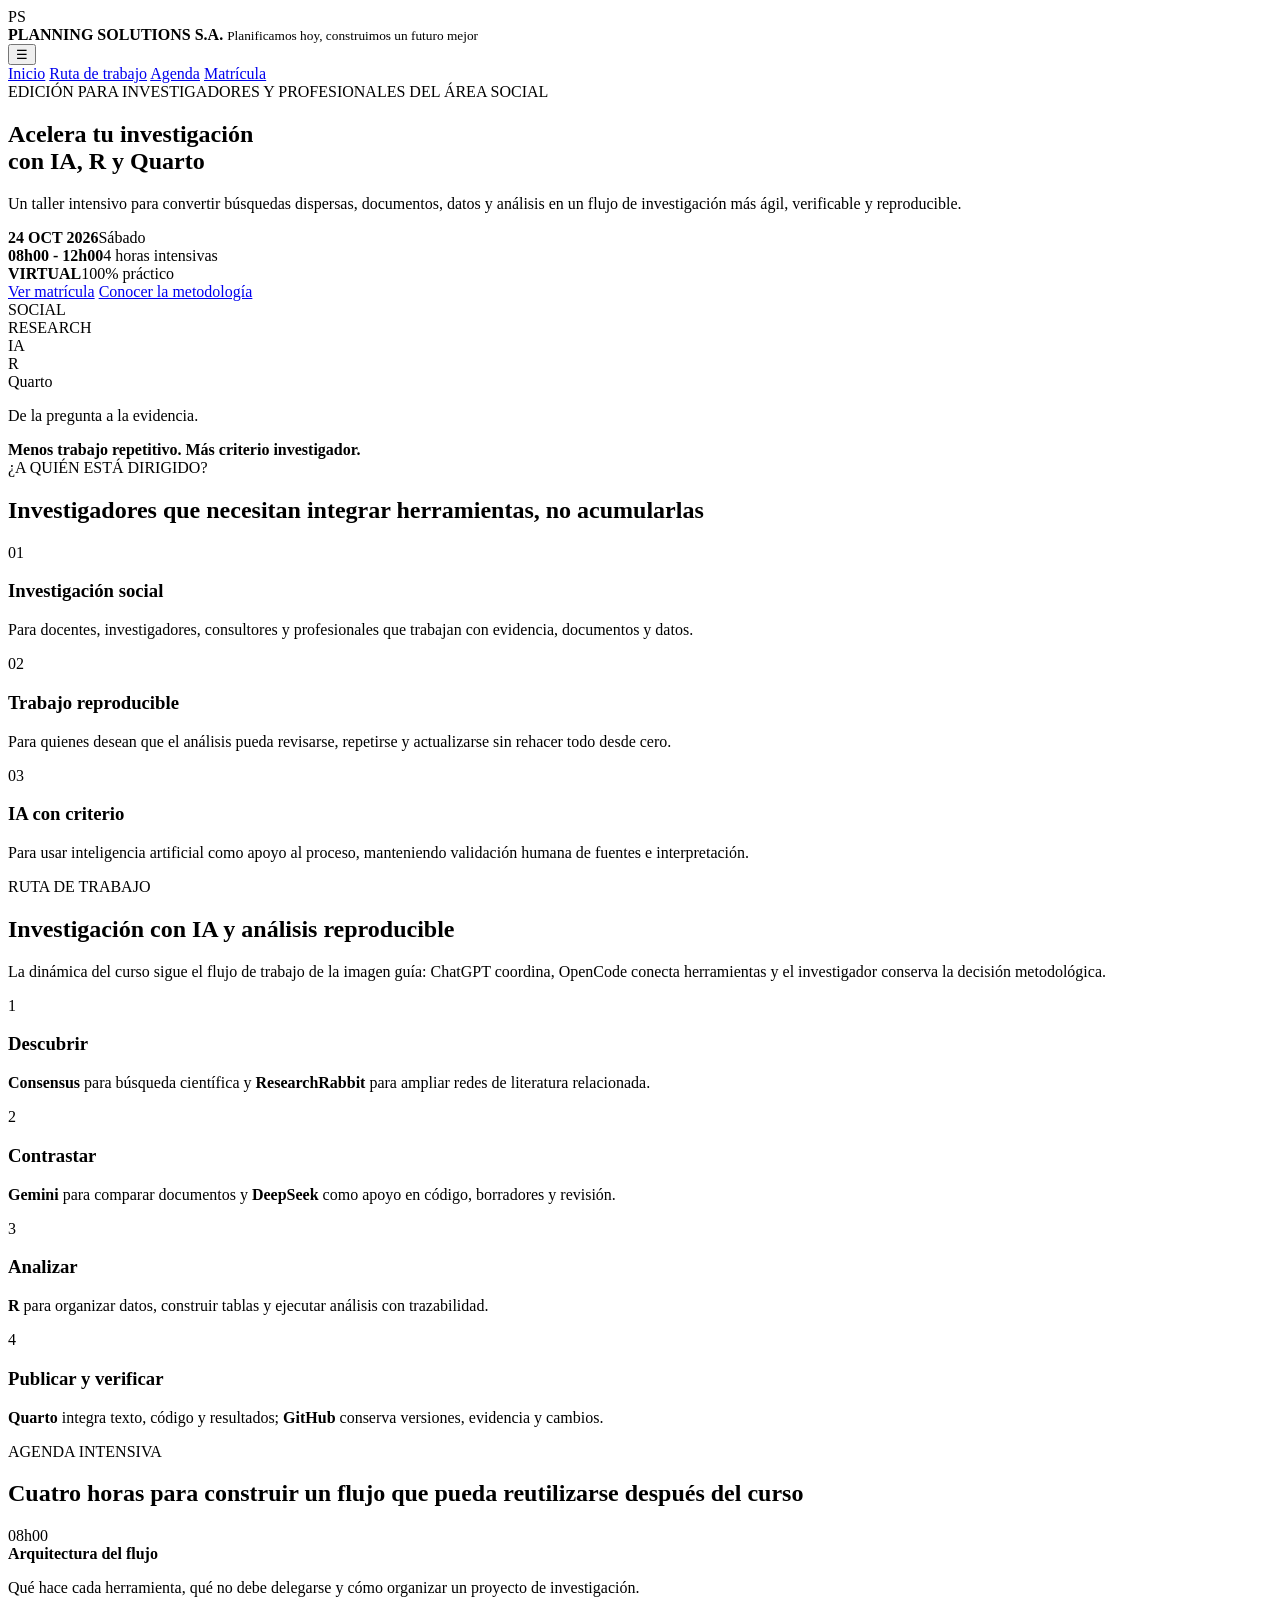
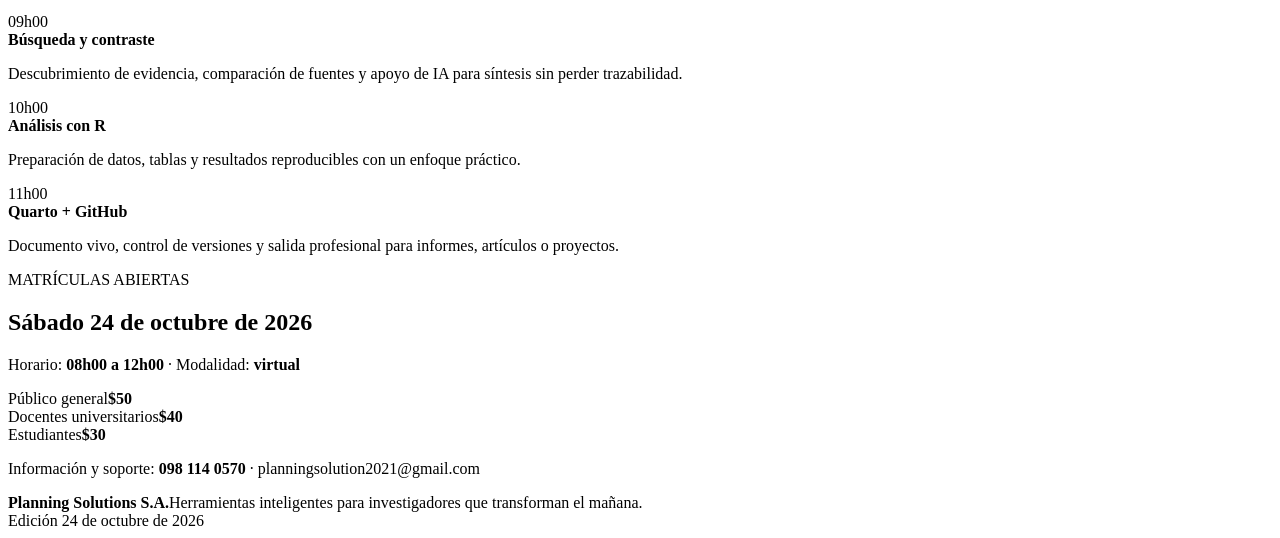
==== index.html @ e39fb9d7 "chore: añadir index.html" ====
<!doctype html>
<html lang="es">
<head>
  <meta charset="utf-8" />
  <meta name="viewport" content="width=device-width, initial-scale=1" />
  <meta name="description" content="Acelera tu investigación con IA, R y Quarto - Edición Investigadores, 24 de octubre de 2026." />
  <title>Acelera tu investigación con IA, R y Quarto | Planning Solutions</title>
  <link rel="stylesheet" href="styles.css" />
</head>
<body>
  <header class="topbar">
    <div class="brand">
      <div class="brand-mark" aria-hidden="true"><span>P</span><span>S</span></div>
      <div>
        <strong>PLANNING SOLUTIONS S.A.</strong>
        <small>Planificamos hoy, construimos un futuro mejor</small>
      </div>
    </div>
    <button class="nav-toggle" id="navToggle" aria-label="Abrir navegación">☰</button>
    <nav id="nav">
      <a href="#inicio">Inicio</a>
      <a href="#ruta">Ruta de trabajo</a>
      <a href="#agenda">Agenda</a>
      <a href="#matricula">Matrícula</a>
    </nav>
  </header>

  <main>
    <section class="hero" id="inicio">
      <div class="hero-copy">
        <span class="eyebrow">EDICIÓN PARA INVESTIGADORES Y PROFESIONALES DEL ÁREA SOCIAL</span>
        <h1>Acelera tu investigación<br><span>con IA, R y Quarto</span></h1>
        <p class="lead">Un taller intensivo para convertir búsquedas dispersas, documentos, datos y análisis en un flujo de investigación más ágil, verificable y reproducible.</p>
        <div class="hero-meta">
          <div><b>24 OCT 2026</b><span>Sábado</span></div>
          <div><b>08h00 - 12h00</b><span>4 horas intensivas</span></div>
          <div><b>VIRTUAL</b><span>100% práctico</span></div>
        </div>
        <div class="actions">
          <a class="btn primary" href="#matricula">Ver matrícula</a>
          <a class="btn secondary" href="#ruta">Conocer la metodología</a>
        </div>
      </div>
      <div class="hero-card">
        <div class="researcher-art" aria-label="Ilustración conceptual de investigación social con inteligencia artificial">
          <div class="rings"></div>
          <div class="avatar">SOCIAL<br>RESEARCH</div>
          <div class="tag t1">IA</div><div class="tag t2">R</div><div class="tag t3">Quarto</div>
        </div>
        <div class="hero-card-copy">
          <p>De la pregunta a la evidencia.</p>
          <strong>Menos trabajo repetitivo. Más criterio investigador.</strong>
        </div>
      </div>
    </section>

    <section class="section intro">
      <div class="section-kicker">¿A QUIÉN ESTÁ DIRIGIDO?</div>
      <h2>Investigadores que necesitan integrar herramientas, no acumularlas</h2>
      <div class="grid-3">
        <article><span>01</span><h3>Investigación social</h3><p>Para docentes, investigadores, consultores y profesionales que trabajan con evidencia, documentos y datos.</p></article>
        <article><span>02</span><h3>Trabajo reproducible</h3><p>Para quienes desean que el análisis pueda revisarse, repetirse y actualizarse sin rehacer todo desde cero.</p></article>
        <article><span>03</span><h3>IA con criterio</h3><p>Para usar inteligencia artificial como apoyo al proceso, manteniendo validación humana de fuentes e interpretación.</p></article>
      </div>
    </section>

    <section class="section workflow" id="ruta">
      <div class="section-kicker">RUTA DE TRABAJO</div>
      <h2>Investigación con IA y análisis reproducible</h2>
      <p class="section-lead">La dinámica del curso sigue el flujo de trabajo de la imagen guía: ChatGPT coordina, OpenCode conecta herramientas y el investigador conserva la decisión metodológica.</p>
      <div class="workflow-grid">
        <article class="step"><div class="num">1</div><h3>Descubrir</h3><p><b>Consensus</b> para búsqueda científica y <b>ResearchRabbit</b> para ampliar redes de literatura relacionada.</p></article>
        <article class="step"><div class="num">2</div><h3>Contrastar</h3><p><b>Gemini</b> para comparar documentos y <b>DeepSeek</b> como apoyo en código, borradores y revisión.</p></article>
        <article class="step"><div class="num">3</div><h3>Analizar</h3><p><b>R</b> para organizar datos, construir tablas y ejecutar análisis con trazabilidad.</p></article>
        <article class="step"><div class="num">4</div><h3>Publicar y verificar</h3><p><b>Quarto</b> integra texto, código y resultados; <b>GitHub</b> conserva versiones, evidencia y cambios.</p></article>
      </div>
    </section>

    <section class="section agenda" id="agenda">
      <div class="section-kicker">AGENDA INTENSIVA</div>
      <h2>Cuatro horas para construir un flujo que pueda reutilizarse después del curso</h2>
      <div class="timeline">
        <div><time>08h00</time><section><b>Arquitectura del flujo</b><p>Qué hace cada herramienta, qué no debe delegarse y cómo organizar un proyecto de investigación.</p></section></div>
        <div><time>09h00</time><section><b>Búsqueda y contraste</b><p>Descubrimiento de evidencia, comparación de fuentes y apoyo de IA para síntesis sin perder trazabilidad.</p></section></div>
        <div><time>10h00</time><section><b>Análisis con R</b><p>Preparación de datos, tablas y resultados reproducibles con un enfoque práctico.</p></section></div>
        <div><time>11h00</time><section><b>Quarto + GitHub</b><p>Documento vivo, control de versiones y salida profesional para informes, artículos o proyectos.</p></section></div>
      </div>
    </section>

    <section class="section enrollment" id="matricula">
      <div class="enroll-copy">
        <div class="section-kicker light">MATRÍCULAS ABIERTAS</div>
        <h2>Sábado 24 de octubre de 2026</h2>
        <p>Horario: <b>08h00 a 12h00</b> · Modalidad: <b>virtual</b></p>
        <div class="prices">
          <div><span>Público general</span><b>$50</b></div>
          <div><span>Docentes universitarios</span><b>$40</b></div>
          <div><span>Estudiantes</span><b>$30</b></div>
        </div>
        <p class="support">Información y soporte: <b>098 114 0570</b> · planningsolution2021@gmail.com</p>
      </div>
    </section>
  </main>

  <footer>
    <div><b>Planning Solutions S.A.</b><span>Herramientas inteligentes para investigadores que transforman el mañana.</span></div>
    <div>Edición 24 de octubre de 2026</div>
  </footer>
  <script src="script.js"></script>
</body>
</html>
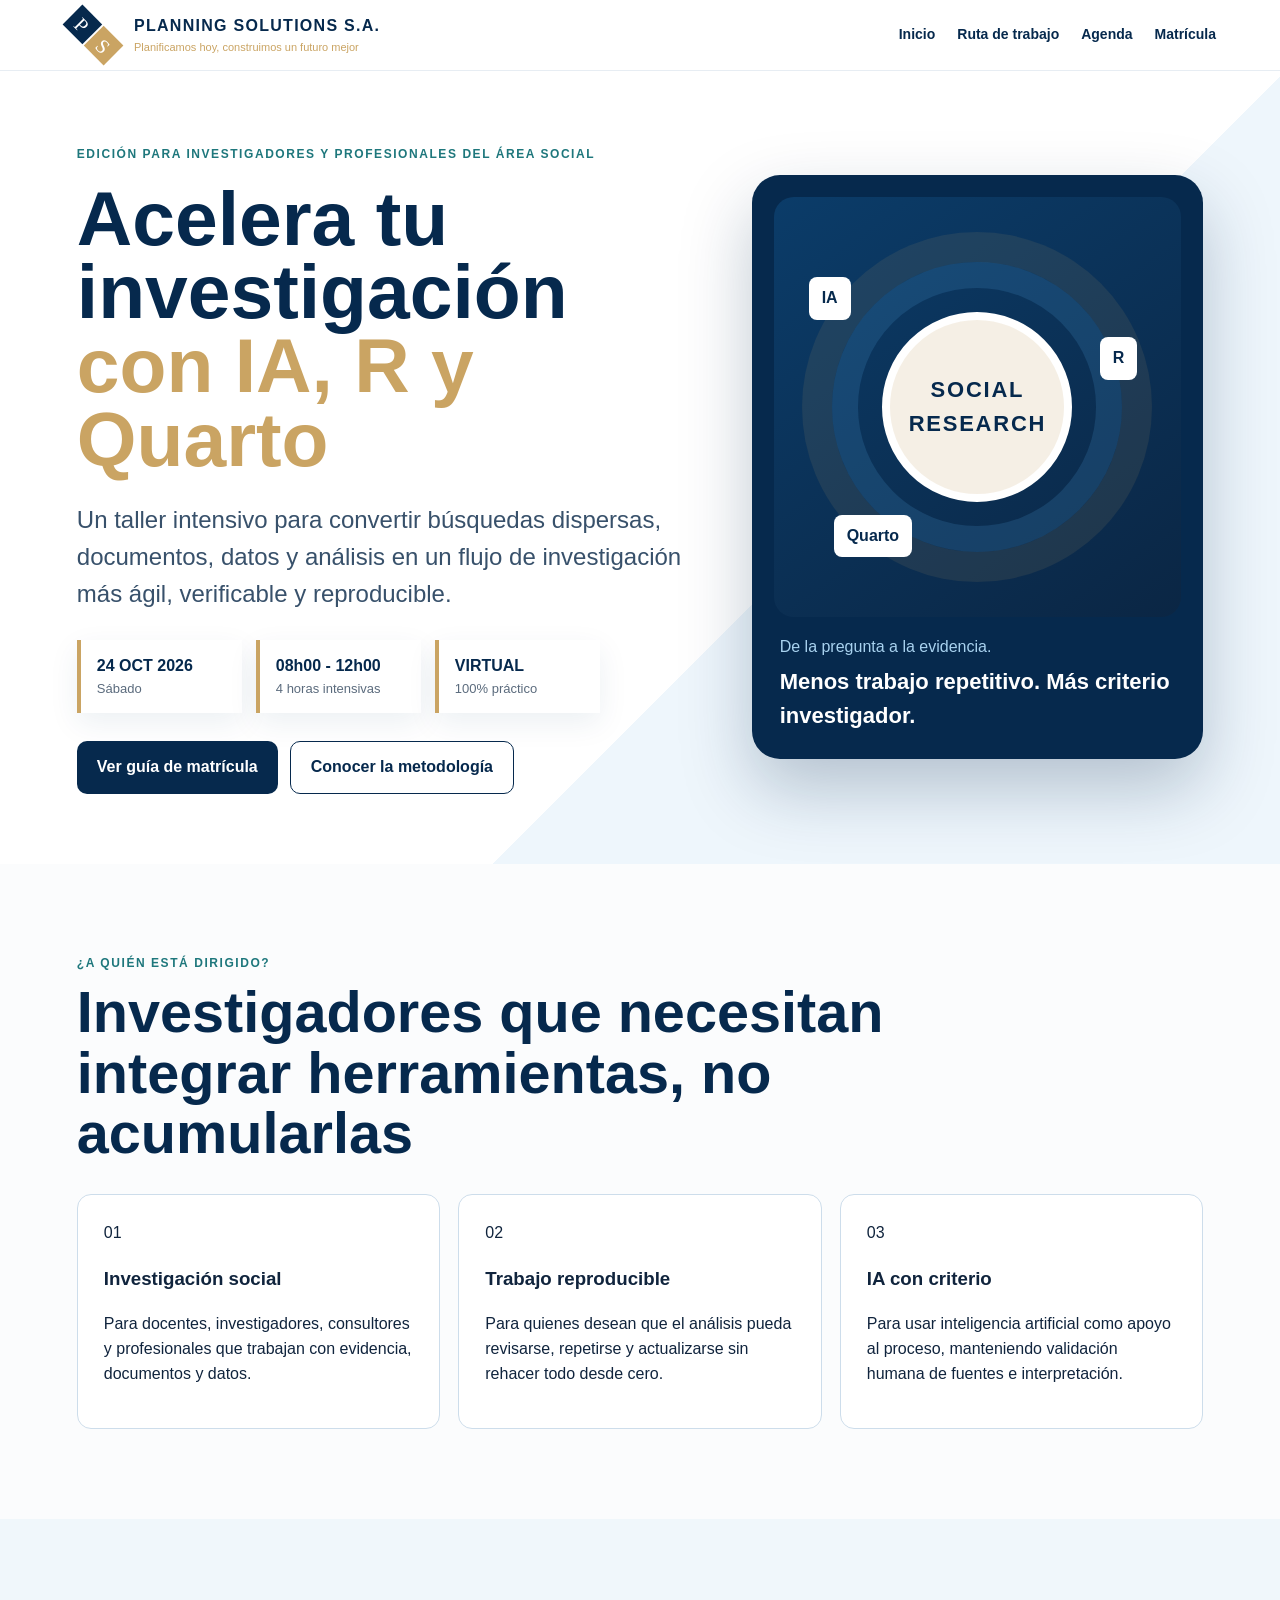
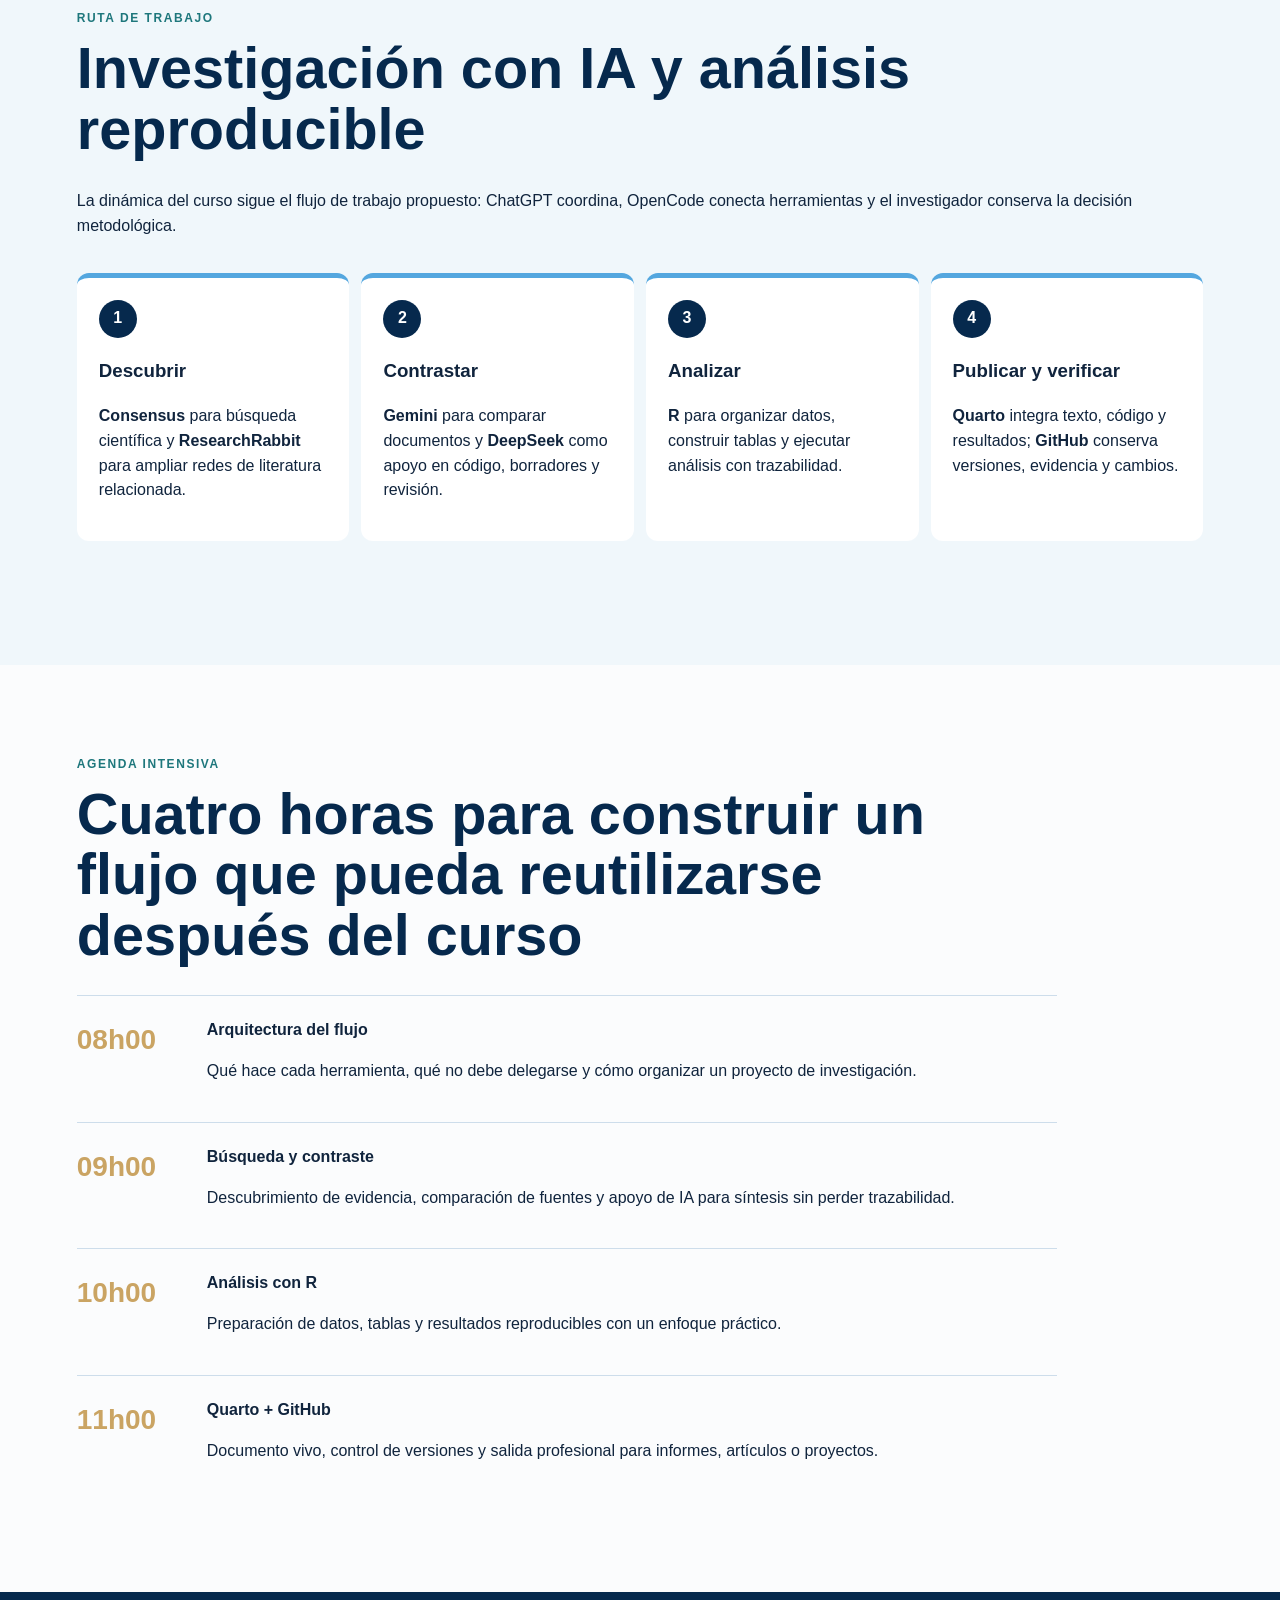
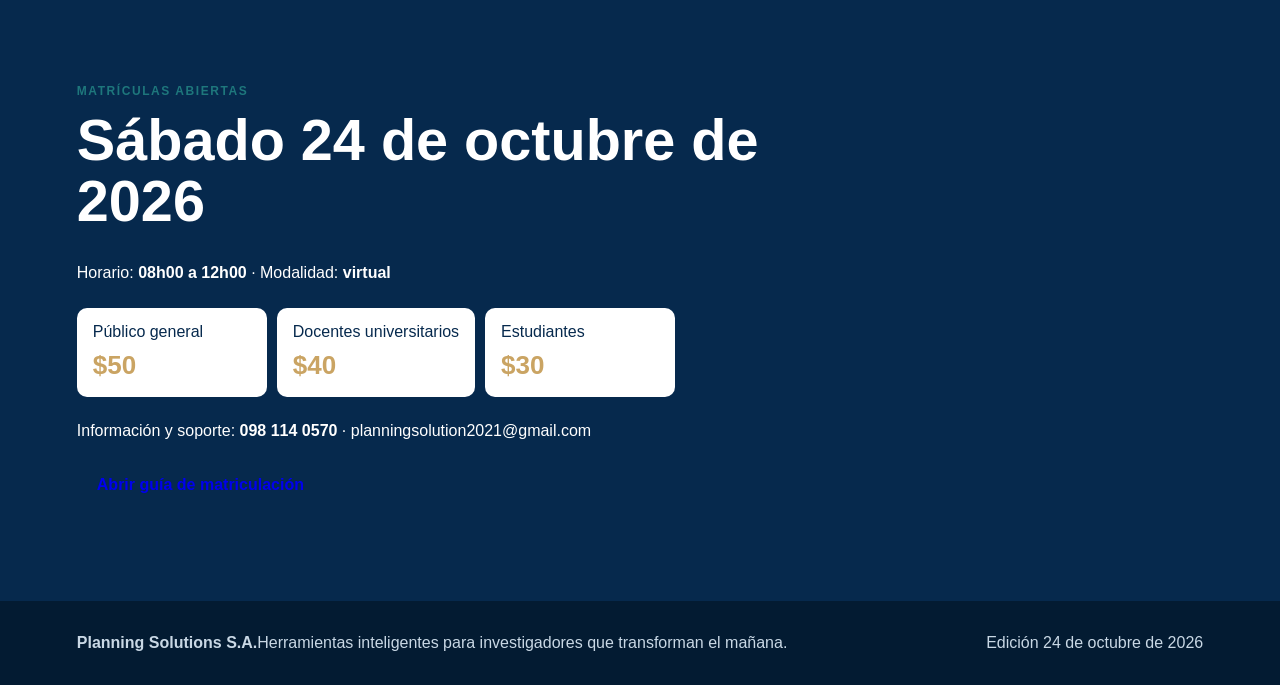
==== commit f89d574f: "feat: enlazar guía de matriculación" ====
--- a/index.html
+++ b/index.html
@@ -11,49 +11,27 @@
   <header class="topbar">
     <div class="brand">
       <div class="brand-mark" aria-hidden="true"><span>P</span><span>S</span></div>
-      <div>
-        <strong>PLANNING SOLUTIONS S.A.</strong>
-        <small>Planificamos hoy, construimos un futuro mejor</small>
-      </div>
+      <div><strong>PLANNING SOLUTIONS S.A.</strong><small>Planificamos hoy, construimos un futuro mejor</small></div>
     </div>
     <button class="nav-toggle" id="navToggle" aria-label="Abrir navegación">☰</button>
     <nav id="nav">
-      <a href="#inicio">Inicio</a>
-      <a href="#ruta">Ruta de trabajo</a>
-      <a href="#agenda">Agenda</a>
-      <a href="#matricula">Matrícula</a>
+      <a href="#inicio">Inicio</a><a href="#ruta">Ruta de trabajo</a><a href="#agenda">Agenda</a><a href="#matricula">Matrícula</a>
     </nav>
   </header>
-
   <main>
     <section class="hero" id="inicio">
       <div class="hero-copy">
         <span class="eyebrow">EDICIÓN PARA INVESTIGADORES Y PROFESIONALES DEL ÁREA SOCIAL</span>
         <h1>Acelera tu investigación<br><span>con IA, R y Quarto</span></h1>
         <p class="lead">Un taller intensivo para convertir búsquedas dispersas, documentos, datos y análisis en un flujo de investigación más ágil, verificable y reproducible.</p>
-        <div class="hero-meta">
-          <div><b>24 OCT 2026</b><span>Sábado</span></div>
-          <div><b>08h00 - 12h00</b><span>4 horas intensivas</span></div>
-          <div><b>VIRTUAL</b><span>100% práctico</span></div>
-        </div>
-        <div class="actions">
-          <a class="btn primary" href="#matricula">Ver matrícula</a>
-          <a class="btn secondary" href="#ruta">Conocer la metodología</a>
-        </div>
+        <div class="hero-meta"><div><b>24 OCT 2026</b><span>Sábado</span></div><div><b>08h00 - 12h00</b><span>4 horas intensivas</span></div><div><b>VIRTUAL</b><span>100% práctico</span></div></div>
+        <div class="actions"><a class="btn primary" href="guia-matriculacion.html">Ver guía de matrícula</a><a class="btn secondary" href="#ruta">Conocer la metodología</a></div>
       </div>
       <div class="hero-card">
-        <div class="researcher-art" aria-label="Ilustración conceptual de investigación social con inteligencia artificial">
-          <div class="rings"></div>
-          <div class="avatar">SOCIAL<br>RESEARCH</div>
-          <div class="tag t1">IA</div><div class="tag t2">R</div><div class="tag t3">Quarto</div>
-        </div>
-        <div class="hero-card-copy">
-          <p>De la pregunta a la evidencia.</p>
-          <strong>Menos trabajo repetitivo. Más criterio investigador.</strong>
-        </div>
+        <div class="researcher-art" aria-label="Investigación social con inteligencia artificial"><div class="rings"></div><div class="avatar">SOCIAL<br>RESEARCH</div><div class="tag t1">IA</div><div class="tag t2">R</div><div class="tag t3">Quarto</div></div>
+        <div class="hero-card-copy"><p>De la pregunta a la evidencia.</p><strong>Menos trabajo repetitivo. Más criterio investigador.</strong></div>
       </div>
     </section>
-
     <section class="section intro">
       <div class="section-kicker">¿A QUIÉN ESTÁ DIRIGIDO?</div>
       <h2>Investigadores que necesitan integrar herramientas, no acumularlas</h2>
@@ -63,11 +41,9 @@
         <article><span>03</span><h3>IA con criterio</h3><p>Para usar inteligencia artificial como apoyo al proceso, manteniendo validación humana de fuentes e interpretación.</p></article>
       </div>
     </section>
-
     <section class="section workflow" id="ruta">
-      <div class="section-kicker">RUTA DE TRABAJO</div>
-      <h2>Investigación con IA y análisis reproducible</h2>
-      <p class="section-lead">La dinámica del curso sigue el flujo de trabajo de la imagen guía: ChatGPT coordina, OpenCode conecta herramientas y el investigador conserva la decisión metodológica.</p>
+      <div class="section-kicker">RUTA DE TRABAJO</div><h2>Investigación con IA y análisis reproducible</h2>
+      <p class="section-lead">La dinámica del curso sigue el flujo de trabajo propuesto: ChatGPT coordina, OpenCode conecta herramientas y el investigador conserva la decisión metodológica.</p>
       <div class="workflow-grid">
         <article class="step"><div class="num">1</div><h3>Descubrir</h3><p><b>Consensus</b> para búsqueda científica y <b>ResearchRabbit</b> para ampliar redes de literatura relacionada.</p></article>
         <article class="step"><div class="num">2</div><h3>Contrastar</h3><p><b>Gemini</b> para comparar documentos y <b>DeepSeek</b> como apoyo en código, borradores y revisión.</p></article>
@@ -75,10 +51,8 @@
         <article class="step"><div class="num">4</div><h3>Publicar y verificar</h3><p><b>Quarto</b> integra texto, código y resultados; <b>GitHub</b> conserva versiones, evidencia y cambios.</p></article>
       </div>
     </section>
-
     <section class="section agenda" id="agenda">
-      <div class="section-kicker">AGENDA INTENSIVA</div>
-      <h2>Cuatro horas para construir un flujo que pueda reutilizarse después del curso</h2>
+      <div class="section-kicker">AGENDA INTENSIVA</div><h2>Cuatro horas para construir un flujo que pueda reutilizarse después del curso</h2>
       <div class="timeline">
         <div><time>08h00</time><section><b>Arquitectura del flujo</b><p>Qué hace cada herramienta, qué no debe delegarse y cómo organizar un proyecto de investigación.</p></section></div>
         <div><time>09h00</time><section><b>Búsqueda y contraste</b><p>Descubrimiento de evidencia, comparación de fuentes y apoyo de IA para síntesis sin perder trazabilidad.</p></section></div>
@@ -86,26 +60,17 @@
         <div><time>11h00</time><section><b>Quarto + GitHub</b><p>Documento vivo, control de versiones y salida profesional para informes, artículos o proyectos.</p></section></div>
       </div>
     </section>
-
     <section class="section enrollment" id="matricula">
       <div class="enroll-copy">
-        <div class="section-kicker light">MATRÍCULAS ABIERTAS</div>
-        <h2>Sábado 24 de octubre de 2026</h2>
+        <div class="section-kicker light">MATRÍCULAS ABIERTAS</div><h2>Sábado 24 de octubre de 2026</h2>
         <p>Horario: <b>08h00 a 12h00</b> · Modalidad: <b>virtual</b></p>
-        <div class="prices">
-          <div><span>Público general</span><b>$50</b></div>
-          <div><span>Docentes universitarios</span><b>$40</b></div>
-          <div><span>Estudiantes</span><b>$30</b></div>
-        </div>
+        <div class="prices"><div><span>Público general</span><b>$50</b></div><div><span>Docentes universitarios</span><b>$40</b></div><div><span>Estudiantes</span><b>$30</b></div></div>
         <p class="support">Información y soporte: <b>098 114 0570</b> · planningsolution2021@gmail.com</p>
+        <div class="actions"><a class="btn gold" href="guia-matriculacion.html">Abrir guía de matriculación</a></div>
       </div>
     </section>
   </main>
-
-  <footer>
-    <div><b>Planning Solutions S.A.</b><span>Herramientas inteligentes para investigadores que transforman el mañana.</span></div>
-    <div>Edición 24 de octubre de 2026</div>
-  </footer>
+  <footer><div><b>Planning Solutions S.A.</b><span>Herramientas inteligentes para investigadores que transforman el mañana.</span></div><div>Edición 24 de octubre de 2026</div></footer>
   <script src="script.js"></script>
 </body>
 </html>
--- a/styles.css
+++ b/styles.css
@@ -0,0 +1,6 @@
+:root{--navy:#06294d;--navy2:#0a3b67;--blue:#54a7df;--sky:#dcedf9;--gold:#caa463;--cream:#f5efe5;--ink:#10243d;--muted:#5b6b7d;--white:#fff;--line:#cdddeb;--teal:#1e777c}
+*{box-sizing:border-box}html{scroll-behavior:smooth}body{margin:0;font-family:Inter,Segoe UI,Arial,sans-serif;color:var(--ink);background:#fbfcfd;line-height:1.55}.topbar{position:sticky;top:0;z-index:20;display:flex;align-items:center;justify-content:space-between;padding:14px clamp(20px,5vw,70px);background:rgba(255,255,255,.96);backdrop-filter:blur(12px);border-bottom:1px solid #e7edf3}.brand{display:flex;align-items:center;gap:12px}.brand-mark{display:grid;grid-template-columns:28px 28px;gap:2px;transform:rotate(45deg)}.brand-mark span{height:28px;display:grid;place-items:center;color:#fff;background:var(--navy);font-family:Georgia,serif;font-size:20px}.brand-mark span:nth-child(2){background:var(--gold)}.brand strong{display:block;letter-spacing:.08em;color:var(--navy)}.brand small{display:block;color:var(--gold);font-size:11px}.topbar nav{display:flex;gap:22px}.topbar nav a{color:var(--navy);text-decoration:none;font-weight:700;font-size:14px}.nav-toggle{display:none;border:0;background:none;font-size:26px;color:var(--navy)}
+.hero{min-height:88vh;display:grid;grid-template-columns:1.15fr .85fr;align-items:center;gap:5vw;padding:70px clamp(24px,6vw,90px);background:linear-gradient(135deg,#fff 0 62%,#eef6fc 62% 100%);position:relative;overflow:hidden}.eyebrow,.section-kicker{font-weight:800;letter-spacing:.13em;font-size:12px;color:var(--teal)}h1{font-size:clamp(44px,6vw,86px);line-height:.96;margin:16px 0 24px;color:var(--navy);max-width:850px}h1 span{color:var(--gold)}.lead{font-size:clamp(18px,2vw,24px);max-width:760px;color:#38516b}.hero-meta{display:flex;gap:14px;flex-wrap:wrap;margin:28px 0}.hero-meta div{min-width:165px;padding:14px 16px;border-left:4px solid var(--gold);background:#fff;box-shadow:0 10px 30px rgba(10,59,103,.08)}.hero-meta b,.hero-meta span{display:block}.hero-meta b{color:var(--navy);font-size:16px}.hero-meta span{font-size:13px;color:var(--muted)}.actions{display:flex;gap:12px;flex-wrap:wrap}.btn{display:inline-flex;align-items:center;justify-content:center;padding:13px 20px;border-radius:10px;text-decoration:none;font-weight:800}.primary{background:var(--navy);color:#fff}.secondary{border:1px solid var(--navy);color:var(--navy);background:#fff}.hero-card{background:var(--navy);border-radius:28px;padding:22px;color:white;box-shadow:0 30px 70px rgba(6,41,77,.25)}.researcher-art{height:420px;border-radius:20px;background:linear-gradient(145deg,#0b3c69,#0b2644);position:relative;overflow:hidden;display:grid;place-items:center}.rings{position:absolute;width:290px;height:290px;border-radius:50%;border:26px solid rgba(84,167,223,.17);box-shadow:0 0 0 30px rgba(202,164,99,.10)}.avatar{z-index:2;width:190px;height:190px;border-radius:50%;display:grid;place-items:center;text-align:center;background:var(--cream);color:var(--navy);font-weight:900;letter-spacing:.08em;font-size:22px;border:8px solid #fff}.tag{position:absolute;z-index:3;background:#fff;color:var(--navy);font-weight:900;border-radius:8px;padding:9px 13px}.t1{left:35px;top:80px}.t2{right:44px;top:140px}.t3{left:60px;bottom:60px}.hero-card-copy{padding:18px 6px 4px}.hero-card-copy p{margin:0;color:#a8d2ef}.hero-card-copy strong{font-size:22px;display:block;margin-top:5px}
+.section{padding:90px clamp(24px,6vw,90px)}.section h2{font-size:clamp(34px,4.5vw,58px);line-height:1.05;color:var(--navy);max-width:950px;margin:10px 0 30px}.grid-3{display:grid;grid-template-columns:repeat(3,1fr);gap:18px}.grid-3 article{padding:26px;border:1px solid var(--line);background:#fff;border-radius:14px}.workflow{background:#f0f7fb}.workflow-grid{display:grid;grid-template-columns:repeat(4,1fr);gap:12px;margin:34px 0}.step{background:white;border-top:5px solid var(--blue);padding:22px;border-radius:12px}.step .num{width:38px;height:38px;border-radius:50%;display:grid;place-items:center;background:var(--navy);color:white;font-weight:900}.timeline{display:grid;gap:0;max-width:980px}.timeline>div{display:grid;grid-template-columns:130px 1fr;border-top:1px solid var(--line);padding:22px 0}.timeline time{font-size:28px;font-weight:900;color:var(--gold)}.enrollment{background:var(--navy);color:#fff;display:grid;grid-template-columns:1.4fr .6fr;gap:40px;align-items:center}.enrollment h2{color:#fff}.prices{display:flex;gap:10px;flex-wrap:wrap;margin:22px 0}.prices div{background:#fff;color:var(--navy);padding:12px 16px;border-radius:10px;min-width:190px}.prices span,.prices b{display:block}.prices b{font-size:26px;color:var(--gold)}footer{display:flex;justify-content:space-between;gap:20px;padding:30px clamp(24px,6vw,90px);background:#031b32;color:#c9d8e5}
+@media(max-width:900px){.topbar nav{display:none;position:absolute;left:0;right:0;top:74px;background:white;padding:20px;flex-direction:column}.topbar nav.open{display:flex}.nav-toggle{display:block}.hero{grid-template-columns:1fr}.grid-3,.workflow-grid{grid-template-columns:1fr 1fr}.enrollment{grid-template-columns:1fr}}
+@media(max-width:600px){.hero{padding:40px 20px}.section{padding:70px 20px}.grid-3,.workflow-grid{grid-template-columns:1fr}.timeline>div{grid-template-columns:90px 1fr}footer{flex-direction:column}}
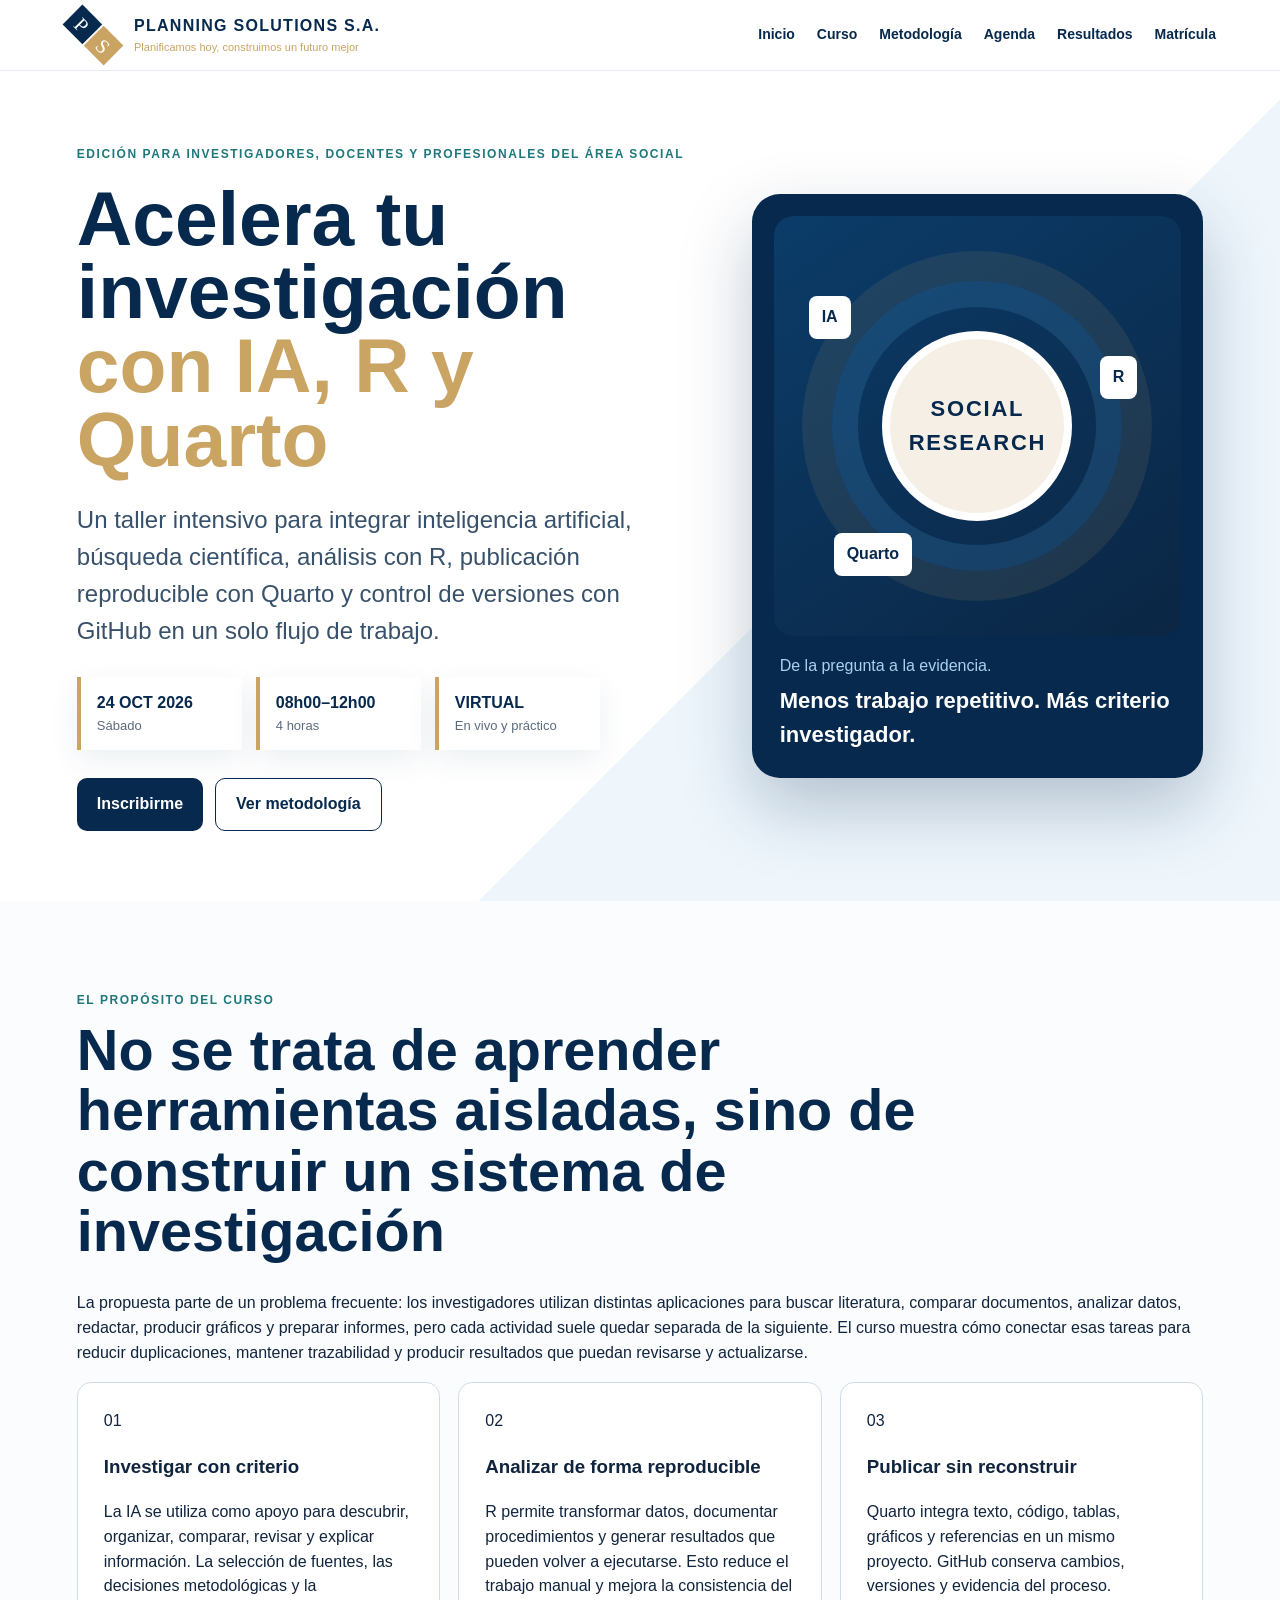
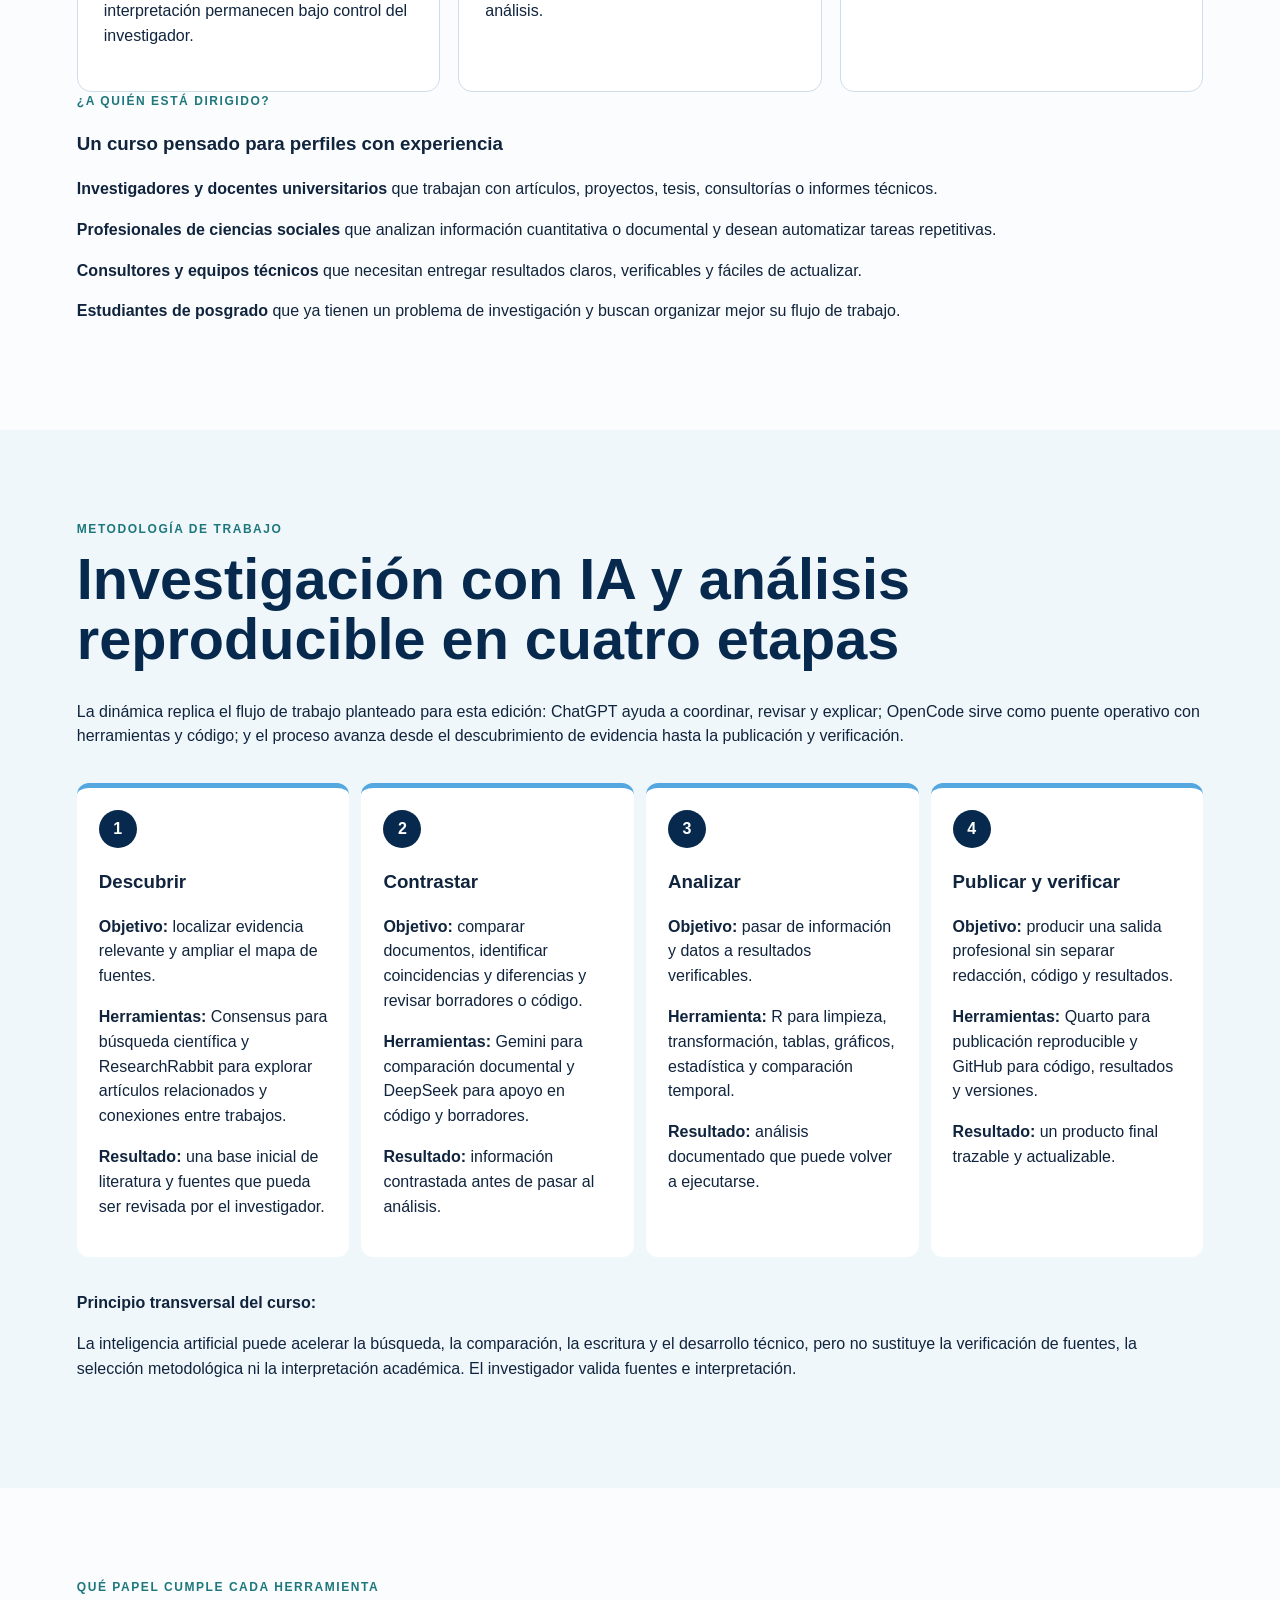
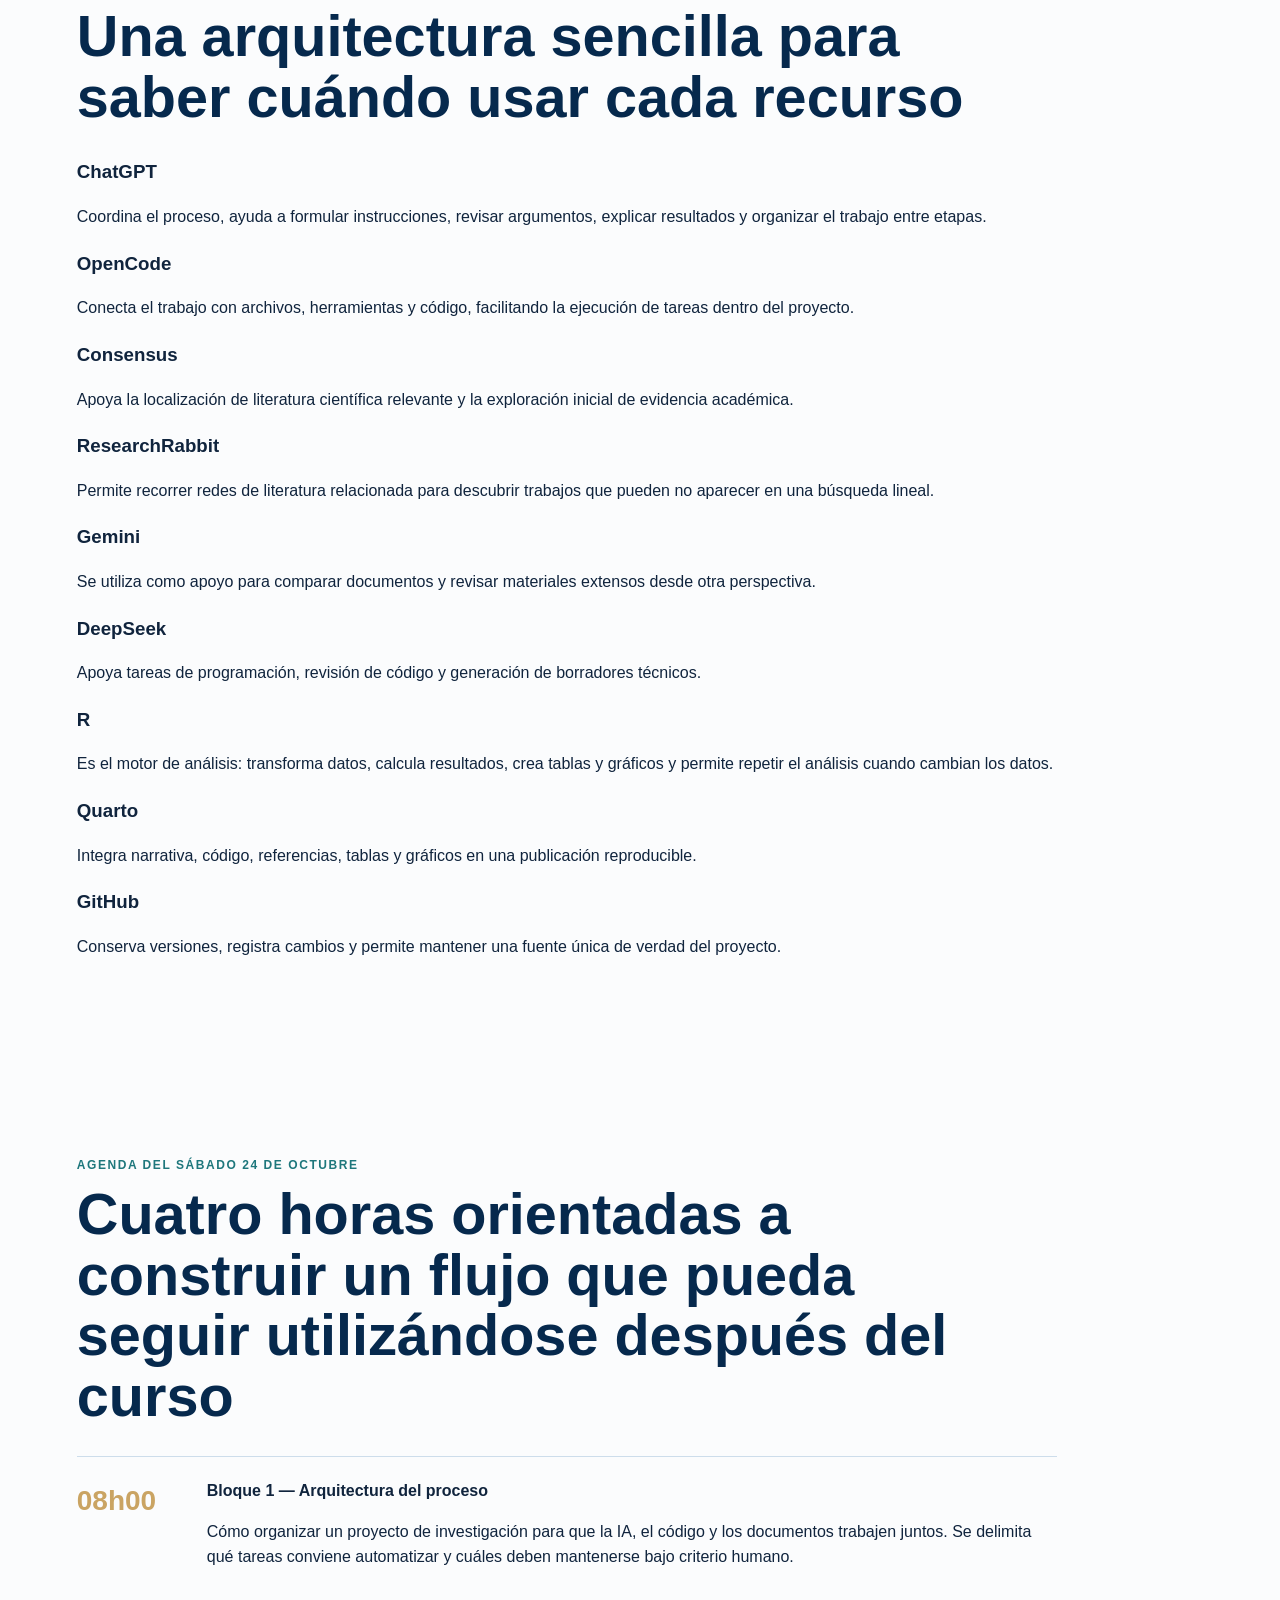
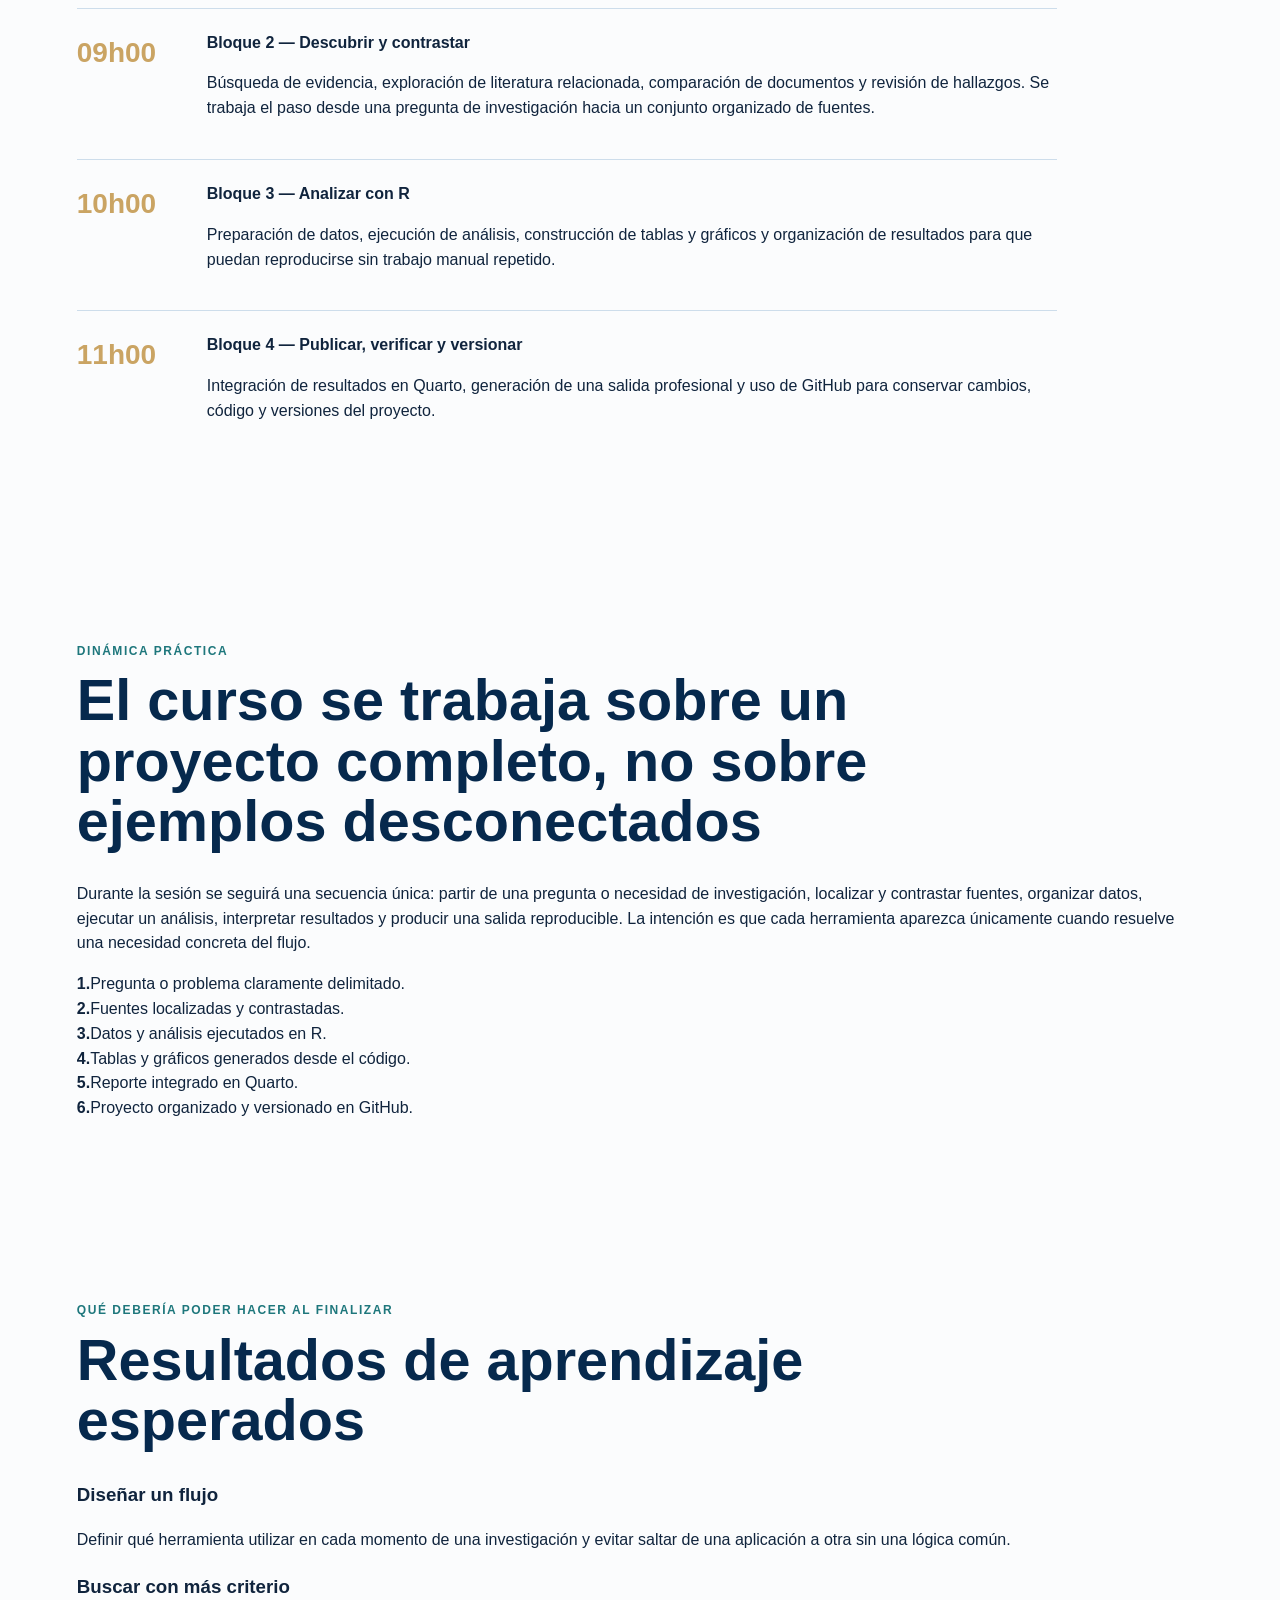
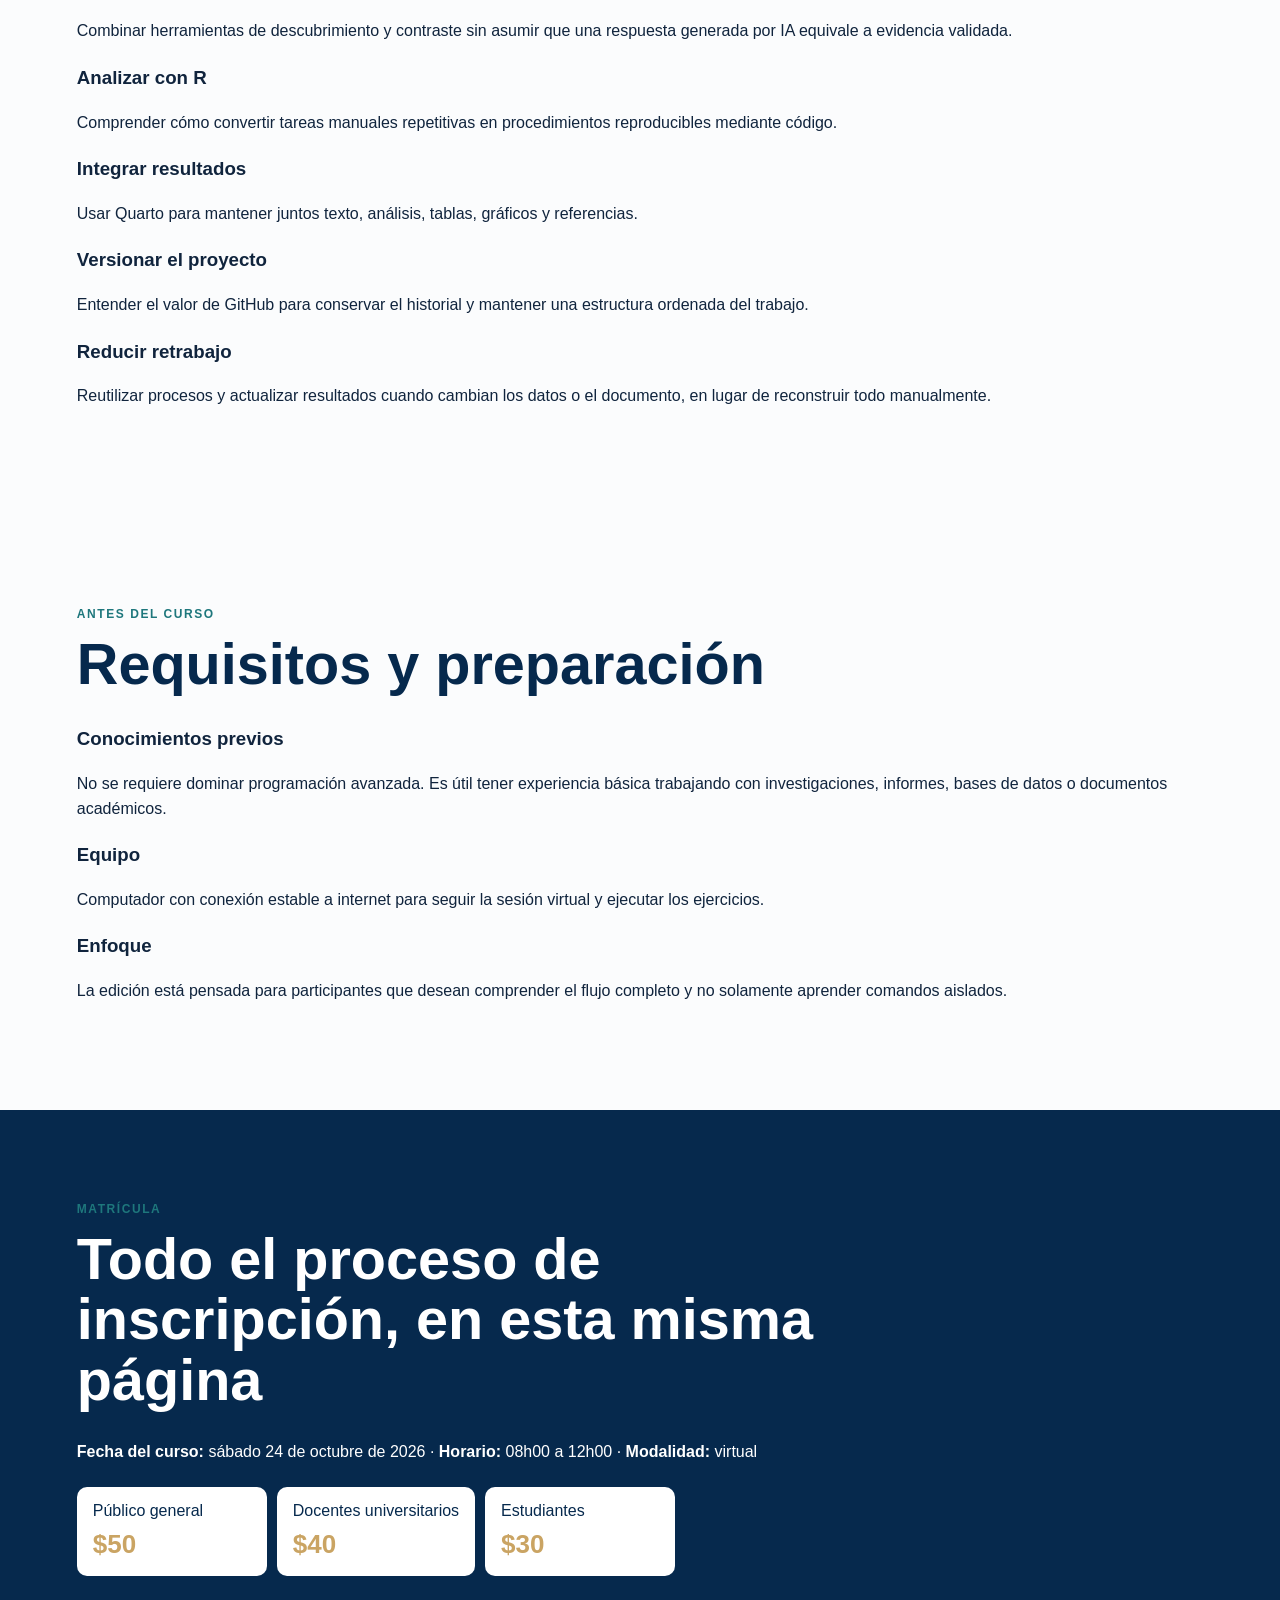
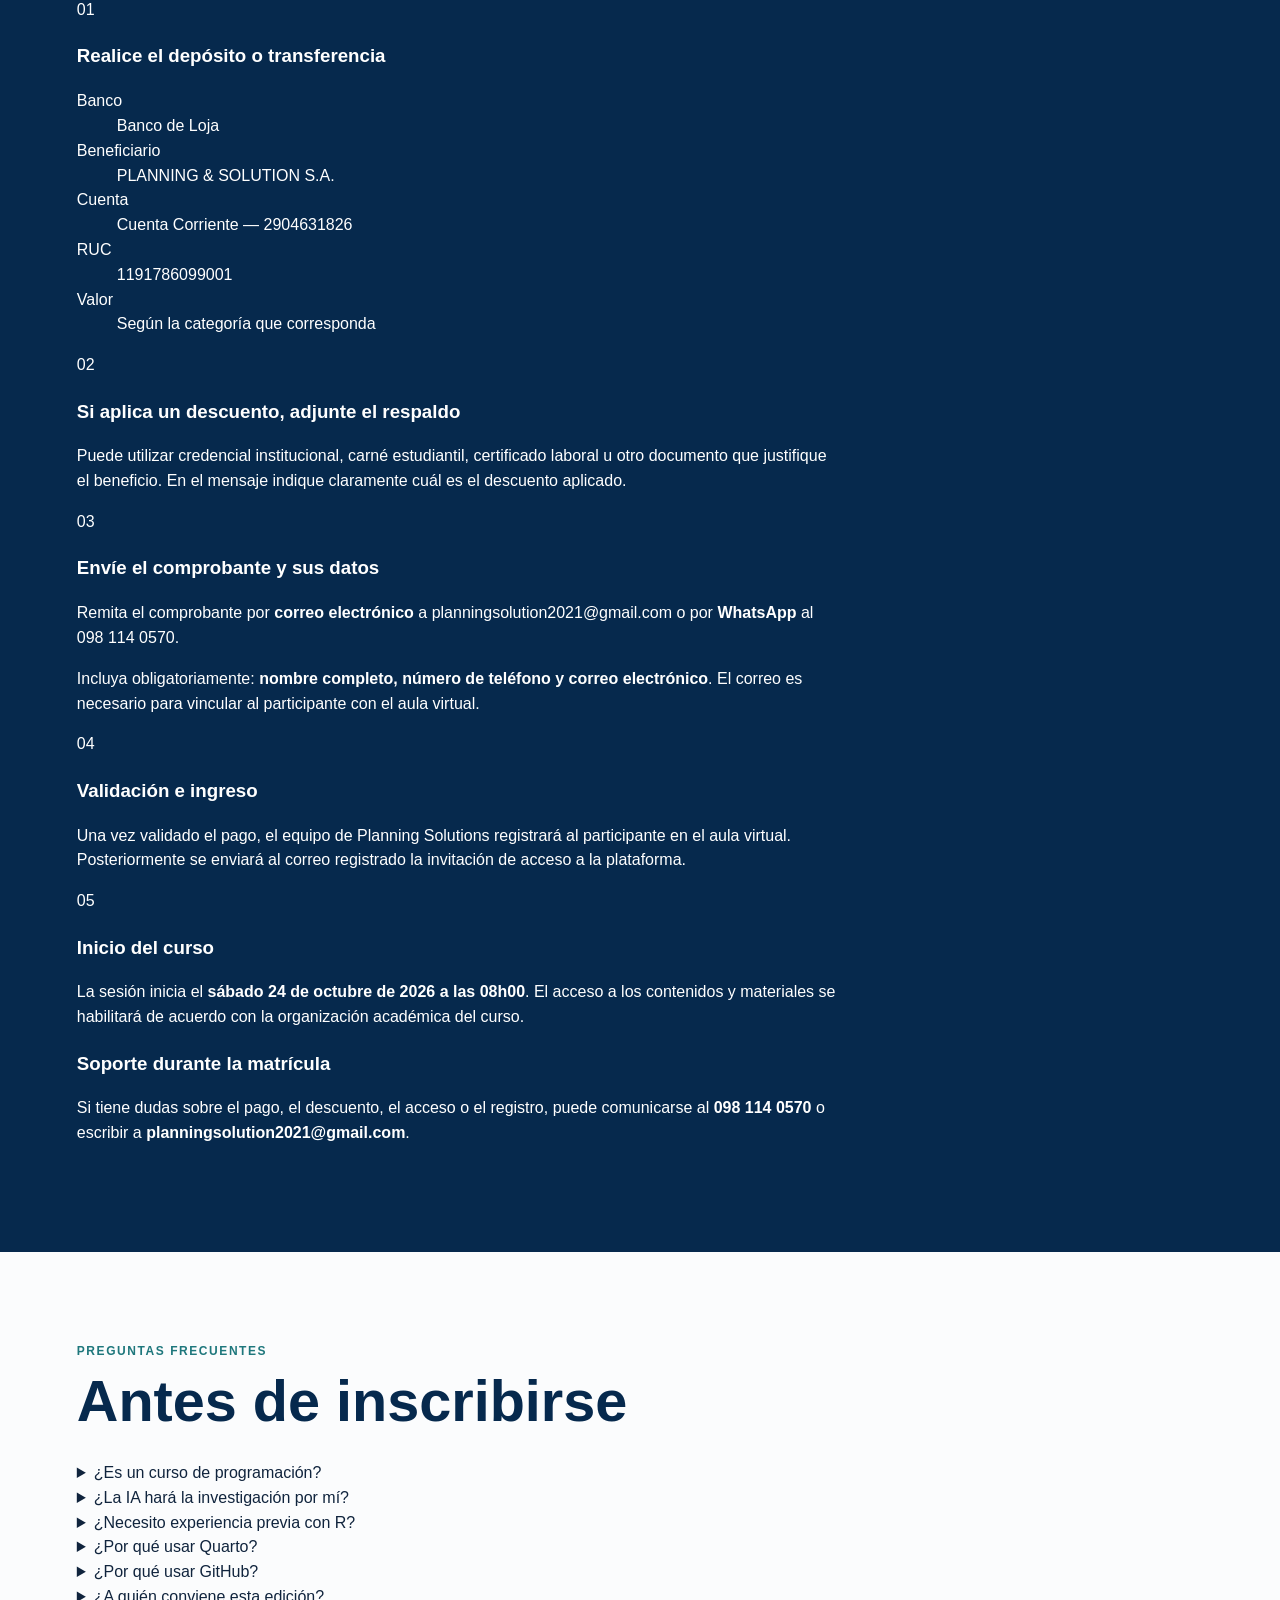
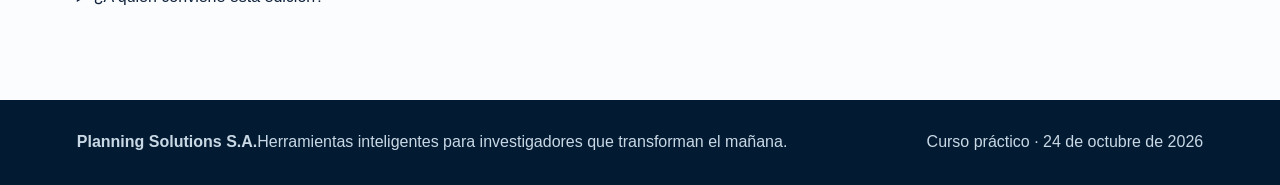
==== commit f1609328: "feat: convertir la web en guía completa del curso" ====
--- a/index.html
+++ b/index.html
@@ -3,74 +3,260 @@
 <head>
   <meta charset="utf-8" />
   <meta name="viewport" content="width=device-width, initial-scale=1" />
-  <meta name="description" content="Acelera tu investigación con IA, R y Quarto - Edición Investigadores, 24 de octubre de 2026." />
+  <meta name="description" content="Curso práctico Acelera tu investigación con IA, R y Quarto. Edición para investigadores y profesionales del área social. 24 de octubre de 2026." />
   <title>Acelera tu investigación con IA, R y Quarto | Planning Solutions</title>
   <link rel="stylesheet" href="styles.css" />
 </head>
 <body>
-  <header class="topbar">
-    <div class="brand">
-      <div class="brand-mark" aria-hidden="true"><span>P</span><span>S</span></div>
-      <div><strong>PLANNING SOLUTIONS S.A.</strong><small>Planificamos hoy, construimos un futuro mejor</small></div>
-    </div>
-    <button class="nav-toggle" id="navToggle" aria-label="Abrir navegación">☰</button>
-    <nav id="nav">
-      <a href="#inicio">Inicio</a><a href="#ruta">Ruta de trabajo</a><a href="#agenda">Agenda</a><a href="#matricula">Matrícula</a>
-    </nav>
-  </header>
-  <main>
-    <section class="hero" id="inicio">
-      <div class="hero-copy">
-        <span class="eyebrow">EDICIÓN PARA INVESTIGADORES Y PROFESIONALES DEL ÁREA SOCIAL</span>
-        <h1>Acelera tu investigación<br><span>con IA, R y Quarto</span></h1>
-        <p class="lead">Un taller intensivo para convertir búsquedas dispersas, documentos, datos y análisis en un flujo de investigación más ágil, verificable y reproducible.</p>
-        <div class="hero-meta"><div><b>24 OCT 2026</b><span>Sábado</span></div><div><b>08h00 - 12h00</b><span>4 horas intensivas</span></div><div><b>VIRTUAL</b><span>100% práctico</span></div></div>
-        <div class="actions"><a class="btn primary" href="guia-matriculacion.html">Ver guía de matrícula</a><a class="btn secondary" href="#ruta">Conocer la metodología</a></div>
-      </div>
-      <div class="hero-card">
-        <div class="researcher-art" aria-label="Investigación social con inteligencia artificial"><div class="rings"></div><div class="avatar">SOCIAL<br>RESEARCH</div><div class="tag t1">IA</div><div class="tag t2">R</div><div class="tag t3">Quarto</div></div>
-        <div class="hero-card-copy"><p>De la pregunta a la evidencia.</p><strong>Menos trabajo repetitivo. Más criterio investigador.</strong></div>
-      </div>
-    </section>
-    <section class="section intro">
+<header class="topbar">
+  <div class="brand">
+    <div class="brand-mark" aria-hidden="true"><span>P</span><span>S</span></div>
+    <div><strong>PLANNING SOLUTIONS S.A.</strong><small>Planificamos hoy, construimos un futuro mejor</small></div>
+  </div>
+  <button class="nav-toggle" id="navToggle" aria-label="Abrir navegación">☰</button>
+  <nav id="nav">
+    <a href="#inicio">Inicio</a>
+    <a href="#curso">Curso</a>
+    <a href="#ruta">Metodología</a>
+    <a href="#agenda">Agenda</a>
+    <a href="#resultados">Resultados</a>
+    <a href="#matricula">Matrícula</a>
+  </nav>
+</header>
+
+<main>
+<section class="hero" id="inicio">
+  <div class="hero-copy">
+    <span class="eyebrow">EDICIÓN PARA INVESTIGADORES, DOCENTES Y PROFESIONALES DEL ÁREA SOCIAL</span>
+    <h1>Acelera tu investigación<br><span>con IA, R y Quarto</span></h1>
+    <p class="lead">Un taller intensivo para integrar inteligencia artificial, búsqueda científica, análisis con R, publicación reproducible con Quarto y control de versiones con GitHub en un solo flujo de trabajo.</p>
+    <div class="hero-meta">
+      <div><b>24 OCT 2026</b><span>Sábado</span></div>
+      <div><b>08h00–12h00</b><span>4 horas</span></div>
+      <div><b>VIRTUAL</b><span>En vivo y práctico</span></div>
+    </div>
+    <div class="actions">
+      <a class="btn primary" href="#matricula">Inscribirme</a>
+      <a class="btn secondary" href="#ruta">Ver metodología</a>
+    </div>
+  </div>
+  <div class="hero-card">
+    <div class="researcher-art" aria-label="Investigación social con inteligencia artificial">
+      <div class="rings"></div>
+      <div class="avatar">SOCIAL<br>RESEARCH</div>
+      <div class="tag t1">IA</div><div class="tag t2">R</div><div class="tag t3">Quarto</div>
+    </div>
+    <div class="hero-card-copy">
+      <p>De la pregunta a la evidencia.</p>
+      <strong>Menos trabajo repetitivo. Más criterio investigador.</strong>
+    </div>
+  </div>
+</section>
+
+<section class="section" id="curso">
+  <div class="section-kicker">EL PROPÓSITO DEL CURSO</div>
+  <h2>No se trata de aprender herramientas aisladas, sino de construir un sistema de investigación</h2>
+  <p class="section-lead">La propuesta parte de un problema frecuente: los investigadores utilizan distintas aplicaciones para buscar literatura, comparar documentos, analizar datos, redactar, producir gráficos y preparar informes, pero cada actividad suele quedar separada de la siguiente. El curso muestra cómo conectar esas tareas para reducir duplicaciones, mantener trazabilidad y producir resultados que puedan revisarse y actualizarse.</p>
+
+  <div class="grid-3">
+    <article><span>01</span><h3>Investigar con criterio</h3><p>La IA se utiliza como apoyo para descubrir, organizar, comparar, revisar y explicar información. La selección de fuentes, las decisiones metodológicas y la interpretación permanecen bajo control del investigador.</p></article>
+    <article><span>02</span><h3>Analizar de forma reproducible</h3><p>R permite transformar datos, documentar procedimientos y generar resultados que pueden volver a ejecutarse. Esto reduce el trabajo manual y mejora la consistencia del análisis.</p></article>
+    <article><span>03</span><h3>Publicar sin reconstruir</h3><p>Quarto integra texto, código, tablas, gráficos y referencias en un mismo proyecto. GitHub conserva cambios, versiones y evidencia del proceso.</p></article>
+  </div>
+
+  <div class="audience-panel">
+    <div>
       <div class="section-kicker">¿A QUIÉN ESTÁ DIRIGIDO?</div>
-      <h2>Investigadores que necesitan integrar herramientas, no acumularlas</h2>
-      <div class="grid-3">
-        <article><span>01</span><h3>Investigación social</h3><p>Para docentes, investigadores, consultores y profesionales que trabajan con evidencia, documentos y datos.</p></article>
-        <article><span>02</span><h3>Trabajo reproducible</h3><p>Para quienes desean que el análisis pueda revisarse, repetirse y actualizarse sin rehacer todo desde cero.</p></article>
-        <article><span>03</span><h3>IA con criterio</h3><p>Para usar inteligencia artificial como apoyo al proceso, manteniendo validación humana de fuentes e interpretación.</p></article>
-      </div>
-    </section>
-    <section class="section workflow" id="ruta">
-      <div class="section-kicker">RUTA DE TRABAJO</div><h2>Investigación con IA y análisis reproducible</h2>
-      <p class="section-lead">La dinámica del curso sigue el flujo de trabajo propuesto: ChatGPT coordina, OpenCode conecta herramientas y el investigador conserva la decisión metodológica.</p>
-      <div class="workflow-grid">
-        <article class="step"><div class="num">1</div><h3>Descubrir</h3><p><b>Consensus</b> para búsqueda científica y <b>ResearchRabbit</b> para ampliar redes de literatura relacionada.</p></article>
-        <article class="step"><div class="num">2</div><h3>Contrastar</h3><p><b>Gemini</b> para comparar documentos y <b>DeepSeek</b> como apoyo en código, borradores y revisión.</p></article>
-        <article class="step"><div class="num">3</div><h3>Analizar</h3><p><b>R</b> para organizar datos, construir tablas y ejecutar análisis con trazabilidad.</p></article>
-        <article class="step"><div class="num">4</div><h3>Publicar y verificar</h3><p><b>Quarto</b> integra texto, código y resultados; <b>GitHub</b> conserva versiones, evidencia y cambios.</p></article>
-      </div>
-    </section>
-    <section class="section agenda" id="agenda">
-      <div class="section-kicker">AGENDA INTENSIVA</div><h2>Cuatro horas para construir un flujo que pueda reutilizarse después del curso</h2>
-      <div class="timeline">
-        <div><time>08h00</time><section><b>Arquitectura del flujo</b><p>Qué hace cada herramienta, qué no debe delegarse y cómo organizar un proyecto de investigación.</p></section></div>
-        <div><time>09h00</time><section><b>Búsqueda y contraste</b><p>Descubrimiento de evidencia, comparación de fuentes y apoyo de IA para síntesis sin perder trazabilidad.</p></section></div>
-        <div><time>10h00</time><section><b>Análisis con R</b><p>Preparación de datos, tablas y resultados reproducibles con un enfoque práctico.</p></section></div>
-        <div><time>11h00</time><section><b>Quarto + GitHub</b><p>Documento vivo, control de versiones y salida profesional para informes, artículos o proyectos.</p></section></div>
-      </div>
-    </section>
-    <section class="section enrollment" id="matricula">
-      <div class="enroll-copy">
-        <div class="section-kicker light">MATRÍCULAS ABIERTAS</div><h2>Sábado 24 de octubre de 2026</h2>
-        <p>Horario: <b>08h00 a 12h00</b> · Modalidad: <b>virtual</b></p>
-        <div class="prices"><div><span>Público general</span><b>$50</b></div><div><span>Docentes universitarios</span><b>$40</b></div><div><span>Estudiantes</span><b>$30</b></div></div>
-        <p class="support">Información y soporte: <b>098 114 0570</b> · planningsolution2021@gmail.com</p>
-        <div class="actions"><a class="btn gold" href="guia-matriculacion.html">Abrir guía de matriculación</a></div>
-      </div>
-    </section>
-  </main>
-  <footer><div><b>Planning Solutions S.A.</b><span>Herramientas inteligentes para investigadores que transforman el mañana.</span></div><div>Edición 24 de octubre de 2026</div></footer>
-  <script src="script.js"></script>
+      <h3>Un curso pensado para perfiles con experiencia</h3>
+    </div>
+    <div class="audience-list">
+      <p><b>Investigadores y docentes universitarios</b> que trabajan con artículos, proyectos, tesis, consultorías o informes técnicos.</p>
+      <p><b>Profesionales de ciencias sociales</b> que analizan información cuantitativa o documental y desean automatizar tareas repetitivas.</p>
+      <p><b>Consultores y equipos técnicos</b> que necesitan entregar resultados claros, verificables y fáciles de actualizar.</p>
+      <p><b>Estudiantes de posgrado</b> que ya tienen un problema de investigación y buscan organizar mejor su flujo de trabajo.</p>
+    </div>
+  </div>
+</section>
+
+<section class="section workflow" id="ruta">
+  <div class="section-kicker">METODOLOGÍA DE TRABAJO</div>
+  <h2>Investigación con IA y análisis reproducible en cuatro etapas</h2>
+  <p class="section-lead">La dinámica replica el flujo de trabajo planteado para esta edición: ChatGPT ayuda a coordinar, revisar y explicar; OpenCode sirve como puente operativo con herramientas y código; y el proceso avanza desde el descubrimiento de evidencia hasta la publicación y verificación.</p>
+
+  <div class="workflow-grid">
+    <article class="step">
+      <div class="num">1</div><h3>Descubrir</h3>
+      <p><b>Objetivo:</b> localizar evidencia relevante y ampliar el mapa de fuentes.</p>
+      <p><b>Herramientas:</b> Consensus para búsqueda científica y ResearchRabbit para explorar artículos relacionados y conexiones entre trabajos.</p>
+      <p><b>Resultado:</b> una base inicial de literatura y fuentes que pueda ser revisada por el investigador.</p>
+    </article>
+    <article class="step">
+      <div class="num">2</div><h3>Contrastar</h3>
+      <p><b>Objetivo:</b> comparar documentos, identificar coincidencias y diferencias y revisar borradores o código.</p>
+      <p><b>Herramientas:</b> Gemini para comparación documental y DeepSeek para apoyo en código y borradores.</p>
+      <p><b>Resultado:</b> información contrastada antes de pasar al análisis.</p>
+    </article>
+    <article class="step">
+      <div class="num">3</div><h3>Analizar</h3>
+      <p><b>Objetivo:</b> pasar de información y datos a resultados verificables.</p>
+      <p><b>Herramienta:</b> R para limpieza, transformación, tablas, gráficos, estadística y comparación temporal.</p>
+      <p><b>Resultado:</b> análisis documentado que puede volver a ejecutarse.</p>
+    </article>
+    <article class="step">
+      <div class="num">4</div><h3>Publicar y verificar</h3>
+      <p><b>Objetivo:</b> producir una salida profesional sin separar redacción, código y resultados.</p>
+      <p><b>Herramientas:</b> Quarto para publicación reproducible y GitHub para código, resultados y versiones.</p>
+      <p><b>Resultado:</b> un producto final trazable y actualizable.</p>
+    </article>
+  </div>
+
+  <div class="principle">
+    <b>Principio transversal del curso:</b>
+    <p>La inteligencia artificial puede acelerar la búsqueda, la comparación, la escritura y el desarrollo técnico, pero no sustituye la verificación de fuentes, la selección metodológica ni la interpretación académica. El investigador valida fuentes e interpretación.</p>
+  </div>
+</section>
+
+<section class="section tools">
+  <div class="section-kicker">QUÉ PAPEL CUMPLE CADA HERRAMIENTA</div>
+  <h2>Una arquitectura sencilla para saber cuándo usar cada recurso</h2>
+  <div class="tool-grid">
+    <article><h3>ChatGPT</h3><p>Coordina el proceso, ayuda a formular instrucciones, revisar argumentos, explicar resultados y organizar el trabajo entre etapas.</p></article>
+    <article><h3>OpenCode</h3><p>Conecta el trabajo con archivos, herramientas y código, facilitando la ejecución de tareas dentro del proyecto.</p></article>
+    <article><h3>Consensus</h3><p>Apoya la localización de literatura científica relevante y la exploración inicial de evidencia académica.</p></article>
+    <article><h3>ResearchRabbit</h3><p>Permite recorrer redes de literatura relacionada para descubrir trabajos que pueden no aparecer en una búsqueda lineal.</p></article>
+    <article><h3>Gemini</h3><p>Se utiliza como apoyo para comparar documentos y revisar materiales extensos desde otra perspectiva.</p></article>
+    <article><h3>DeepSeek</h3><p>Apoya tareas de programación, revisión de código y generación de borradores técnicos.</p></article>
+    <article><h3>R</h3><p>Es el motor de análisis: transforma datos, calcula resultados, crea tablas y gráficos y permite repetir el análisis cuando cambian los datos.</p></article>
+    <article><h3>Quarto</h3><p>Integra narrativa, código, referencias, tablas y gráficos en una publicación reproducible.</p></article>
+    <article><h3>GitHub</h3><p>Conserva versiones, registra cambios y permite mantener una fuente única de verdad del proyecto.</p></article>
+  </div>
+</section>
+
+<section class="section agenda" id="agenda">
+  <div class="section-kicker">AGENDA DEL SÁBADO 24 DE OCTUBRE</div>
+  <h2>Cuatro horas orientadas a construir un flujo que pueda seguir utilizándose después del curso</h2>
+
+  <div class="timeline">
+    <div><time>08h00</time><section><b>Bloque 1 — Arquitectura del proceso</b><p>Cómo organizar un proyecto de investigación para que la IA, el código y los documentos trabajen juntos. Se delimita qué tareas conviene automatizar y cuáles deben mantenerse bajo criterio humano.</p></section></div>
+    <div><time>09h00</time><section><b>Bloque 2 — Descubrir y contrastar</b><p>Búsqueda de evidencia, exploración de literatura relacionada, comparación de documentos y revisión de hallazgos. Se trabaja el paso desde una pregunta de investigación hacia un conjunto organizado de fuentes.</p></section></div>
+    <div><time>10h00</time><section><b>Bloque 3 — Analizar con R</b><p>Preparación de datos, ejecución de análisis, construcción de tablas y gráficos y organización de resultados para que puedan reproducirse sin trabajo manual repetido.</p></section></div>
+    <div><time>11h00</time><section><b>Bloque 4 — Publicar, verificar y versionar</b><p>Integración de resultados en Quarto, generación de una salida profesional y uso de GitHub para conservar cambios, código y versiones del proyecto.</p></section></div>
+  </div>
+</section>
+
+<section class="section practice">
+  <div class="section-kicker">DINÁMICA PRÁCTICA</div>
+  <h2>El curso se trabaja sobre un proyecto completo, no sobre ejemplos desconectados</h2>
+  <p class="section-lead">Durante la sesión se seguirá una secuencia única: partir de una pregunta o necesidad de investigación, localizar y contrastar fuentes, organizar datos, ejecutar un análisis, interpretar resultados y producir una salida reproducible. La intención es que cada herramienta aparezca únicamente cuando resuelve una necesidad concreta del flujo.</p>
+  <div class="deliverables">
+    <div><b>1.</b><span>Pregunta o problema claramente delimitado.</span></div>
+    <div><b>2.</b><span>Fuentes localizadas y contrastadas.</span></div>
+    <div><b>3.</b><span>Datos y análisis ejecutados en R.</span></div>
+    <div><b>4.</b><span>Tablas y gráficos generados desde el código.</span></div>
+    <div><b>5.</b><span>Reporte integrado en Quarto.</span></div>
+    <div><b>6.</b><span>Proyecto organizado y versionado en GitHub.</span></div>
+  </div>
+</section>
+
+<section class="section results" id="resultados">
+  <div class="section-kicker">QUÉ DEBERÍA PODER HACER AL FINALIZAR</div>
+  <h2>Resultados de aprendizaje esperados</h2>
+  <div class="results-grid">
+    <article><h3>Diseñar un flujo</h3><p>Definir qué herramienta utilizar en cada momento de una investigación y evitar saltar de una aplicación a otra sin una lógica común.</p></article>
+    <article><h3>Buscar con más criterio</h3><p>Combinar herramientas de descubrimiento y contraste sin asumir que una respuesta generada por IA equivale a evidencia validada.</p></article>
+    <article><h3>Analizar con R</h3><p>Comprender cómo convertir tareas manuales repetitivas en procedimientos reproducibles mediante código.</p></article>
+    <article><h3>Integrar resultados</h3><p>Usar Quarto para mantener juntos texto, análisis, tablas, gráficos y referencias.</p></article>
+    <article><h3>Versionar el proyecto</h3><p>Entender el valor de GitHub para conservar el historial y mantener una estructura ordenada del trabajo.</p></article>
+    <article><h3>Reducir retrabajo</h3><p>Reutilizar procesos y actualizar resultados cuando cambian los datos o el documento, en lugar de reconstruir todo manualmente.</p></article>
+  </div>
+</section>
+
+<section class="section requirements">
+  <div class="section-kicker">ANTES DEL CURSO</div>
+  <h2>Requisitos y preparación</h2>
+  <div class="requirements-grid">
+    <div><h3>Conocimientos previos</h3><p>No se requiere dominar programación avanzada. Es útil tener experiencia básica trabajando con investigaciones, informes, bases de datos o documentos académicos.</p></div>
+    <div><h3>Equipo</h3><p>Computador con conexión estable a internet para seguir la sesión virtual y ejecutar los ejercicios.</p></div>
+    <div><h3>Enfoque</h3><p>La edición está pensada para participantes que desean comprender el flujo completo y no solamente aprender comandos aislados.</p></div>
+  </div>
+</section>
+
+<section class="section enrollment" id="matricula">
+  <div class="enroll-copy">
+    <div class="section-kicker light">MATRÍCULA</div>
+    <h2>Todo el proceso de inscripción, en esta misma página</h2>
+    <p><b>Fecha del curso:</b> sábado 24 de octubre de 2026 · <b>Horario:</b> 08h00 a 12h00 · <b>Modalidad:</b> virtual</p>
+
+    <div class="prices">
+      <div><span>Público general</span><b>$50</b></div>
+      <div><span>Docentes universitarios</span><b>$40</b></div>
+      <div><span>Estudiantes</span><b>$30</b></div>
+    </div>
+
+    <div class="enrollment-steps">
+      <article>
+        <div class="enroll-num">01</div>
+        <div><h3>Realice el depósito o transferencia</h3>
+        <dl>
+          <div><dt>Banco</dt><dd>Banco de Loja</dd></div>
+          <div><dt>Beneficiario</dt><dd>PLANNING &amp; SOLUTION S.A.</dd></div>
+          <div><dt>Cuenta</dt><dd>Cuenta Corriente — 2904631826</dd></div>
+          <div><dt>RUC</dt><dd>1191786099001</dd></div>
+          <div><dt>Valor</dt><dd>Según la categoría que corresponda</dd></div>
+        </dl></div>
+      </article>
+
+      <article>
+        <div class="enroll-num">02</div>
+        <div><h3>Si aplica un descuento, adjunte el respaldo</h3>
+        <p>Puede utilizar credencial institucional, carné estudiantil, certificado laboral u otro documento que justifique el beneficio. En el mensaje indique claramente cuál es el descuento aplicado.</p></div>
+      </article>
+
+      <article>
+        <div class="enroll-num">03</div>
+        <div><h3>Envíe el comprobante y sus datos</h3>
+        <p>Remita el comprobante por <b>correo electrónico</b> a planningsolution2021@gmail.com o por <b>WhatsApp</b> al 098 114 0570.</p>
+        <p>Incluya obligatoriamente: <b>nombre completo, número de teléfono y correo electrónico</b>. El correo es necesario para vincular al participante con el aula virtual.</p></div>
+      </article>
+
+      <article>
+        <div class="enroll-num">04</div>
+        <div><h3>Validación e ingreso</h3>
+        <p>Una vez validado el pago, el equipo de Planning Solutions registrará al participante en el aula virtual. Posteriormente se enviará al correo registrado la invitación de acceso a la plataforma.</p></div>
+      </article>
+
+      <article>
+        <div class="enroll-num">05</div>
+        <div><h3>Inicio del curso</h3>
+        <p>La sesión inicia el <b>sábado 24 de octubre de 2026 a las 08h00</b>. El acceso a los contenidos y materiales se habilitará de acuerdo con la organización académica del curso.</p></div>
+      </article>
+    </div>
+
+    <div class="support-box">
+      <h3>Soporte durante la matrícula</h3>
+      <p>Si tiene dudas sobre el pago, el descuento, el acceso o el registro, puede comunicarse al <b>098 114 0570</b> o escribir a <b>planningsolution2021@gmail.com</b>.</p>
+    </div>
+  </div>
+</section>
+
+<section class="section faq">
+  <div class="section-kicker">PREGUNTAS FRECUENTES</div>
+  <h2>Antes de inscribirse</h2>
+  <div class="faq-grid">
+    <details><summary>¿Es un curso de programación?</summary><p>No exclusivamente. R forma parte del flujo, pero el objetivo principal es integrar investigación, IA, análisis reproducible, publicación y control de versiones.</p></details>
+    <details><summary>¿La IA hará la investigación por mí?</summary><p>No. La IA se utiliza como apoyo para acelerar tareas y revisar información. La validación de fuentes, las decisiones metodológicas y la interpretación siguen siendo responsabilidad del investigador.</p></details>
+    <details><summary>¿Necesito experiencia previa con R?</summary><p>No se plantea como requisito dominar R de manera avanzada. El curso muestra su papel dentro del flujo completo y desarrolla ejercicios guiados.</p></details>
+    <details><summary>¿Por qué usar Quarto?</summary><p>Porque permite unir texto, código, resultados, tablas y gráficos en un mismo proyecto y volver a generar el documento cuando cambian los datos o el análisis.</p></details>
+    <details><summary>¿Por qué usar GitHub?</summary><p>Porque ayuda a conservar versiones, registrar cambios y mantener organizado el proyecto como una fuente única de verdad.</p></details>
+    <details><summary>¿A quién conviene esta edición?</summary><p>Especialmente a investigadores, docentes, consultores, profesionales de ciencias sociales y estudiantes de posgrado que ya trabajan con proyectos reales y quieren hacerlos más eficientes y reproducibles.</p></details>
+  </div>
+</section>
+</main>
+
+<footer>
+  <div><b>Planning Solutions S.A.</b><span>Herramientas inteligentes para investigadores que transforman el mañana.</span></div>
+  <div>Curso práctico · 24 de octubre de 2026</div>
+</footer>
+<script src="script.js"></script>
 </body>
 </html>
